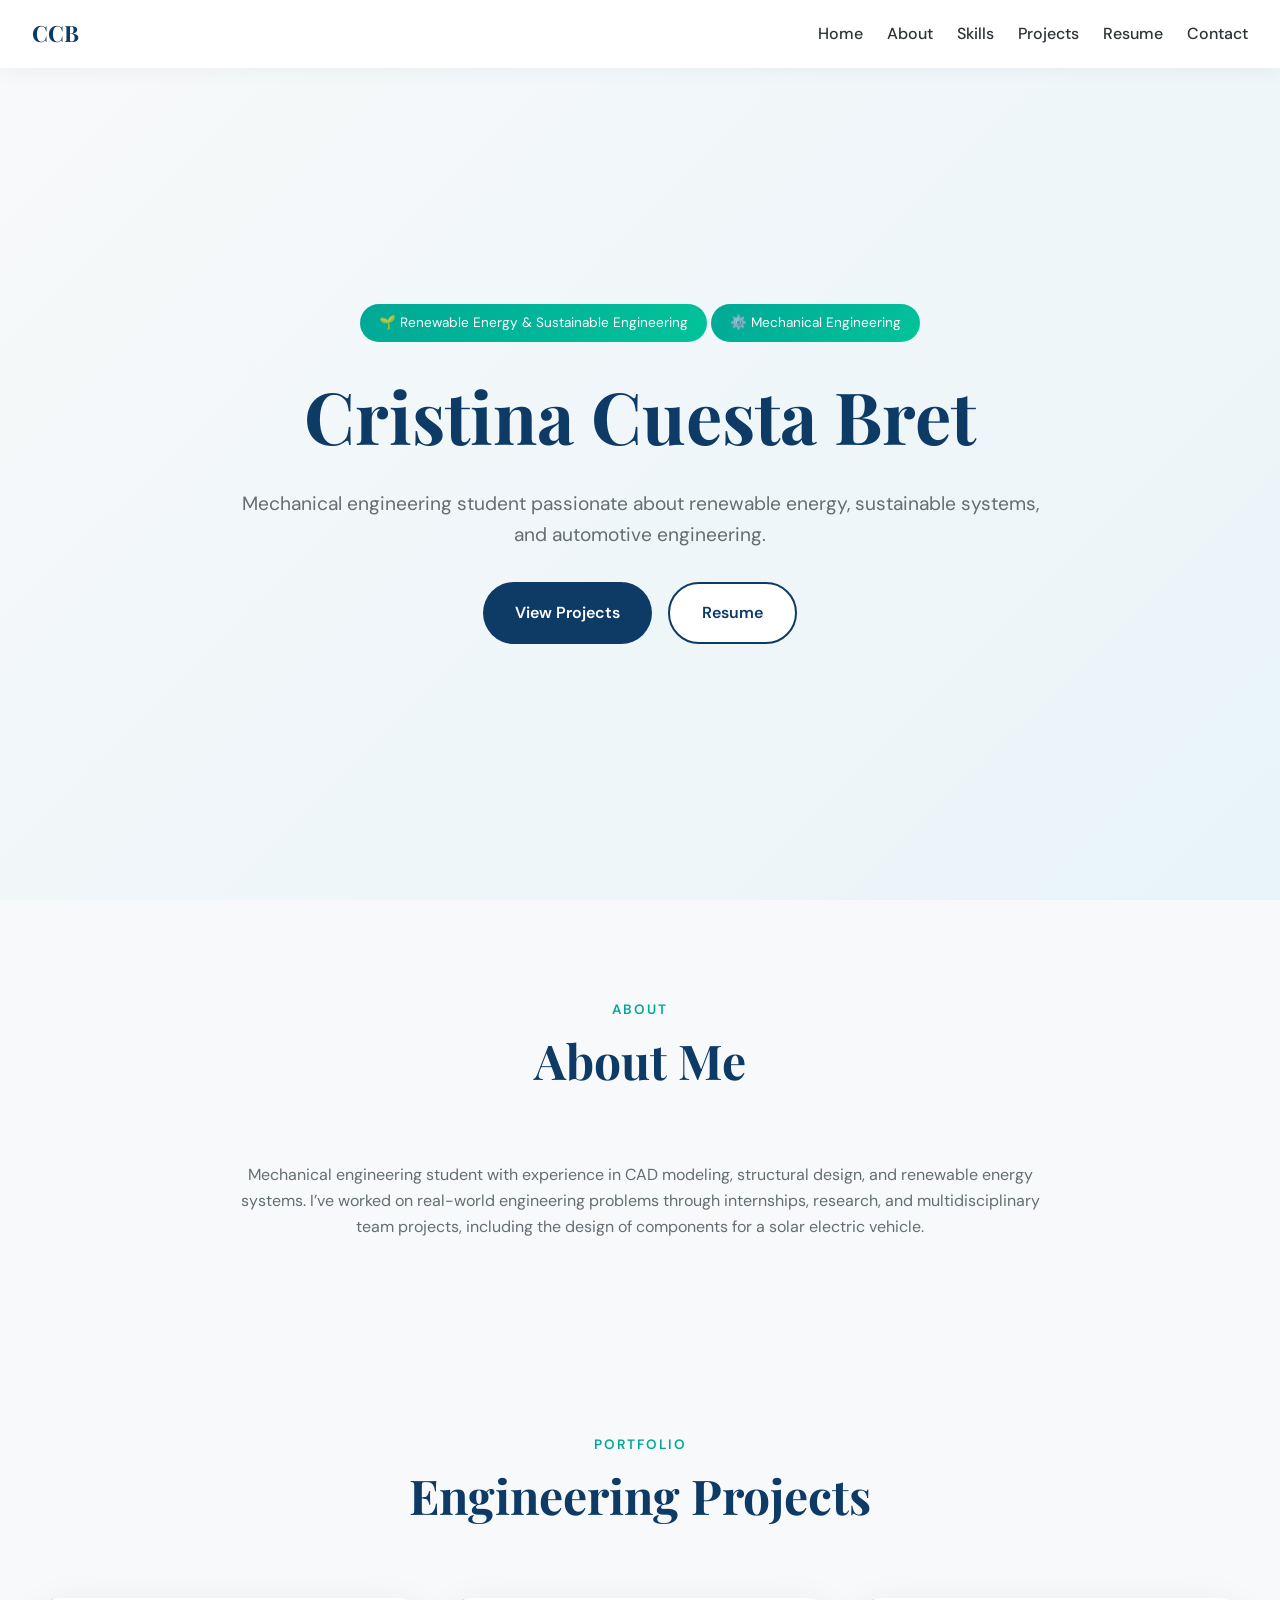
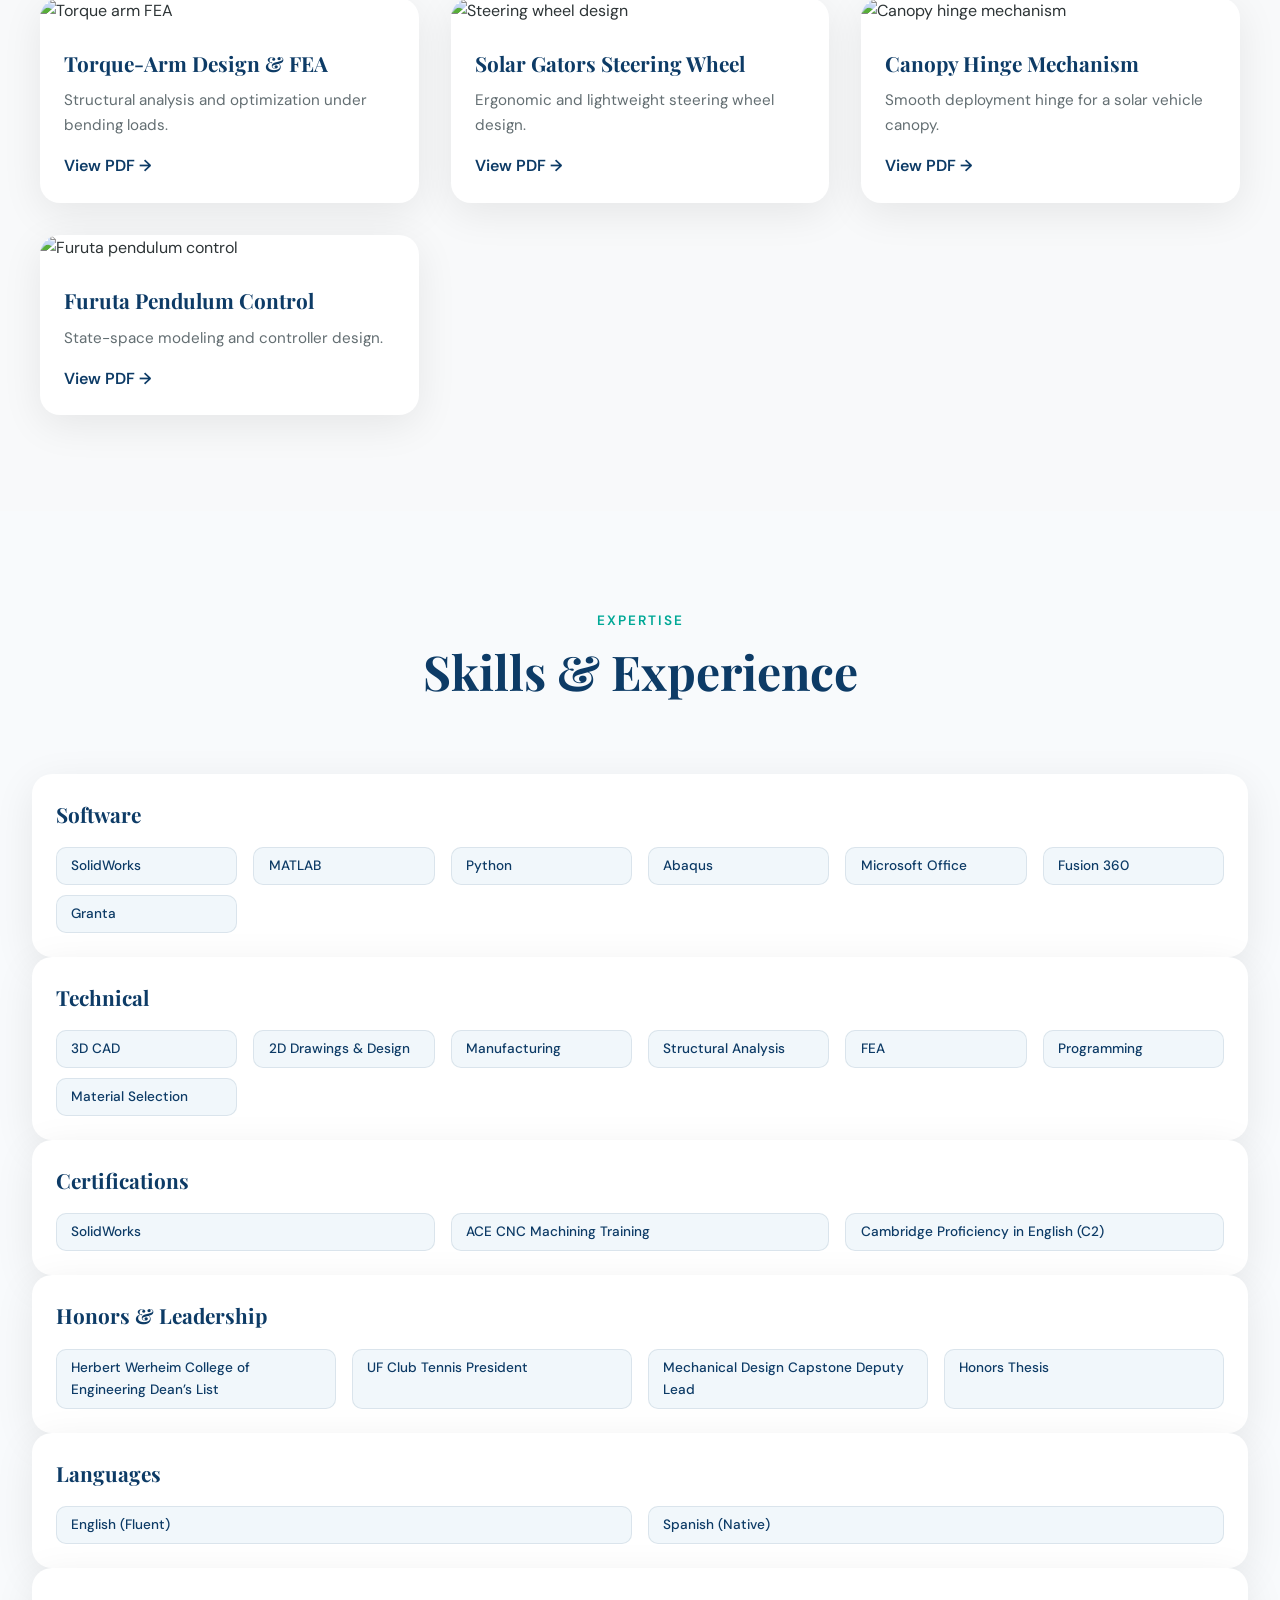
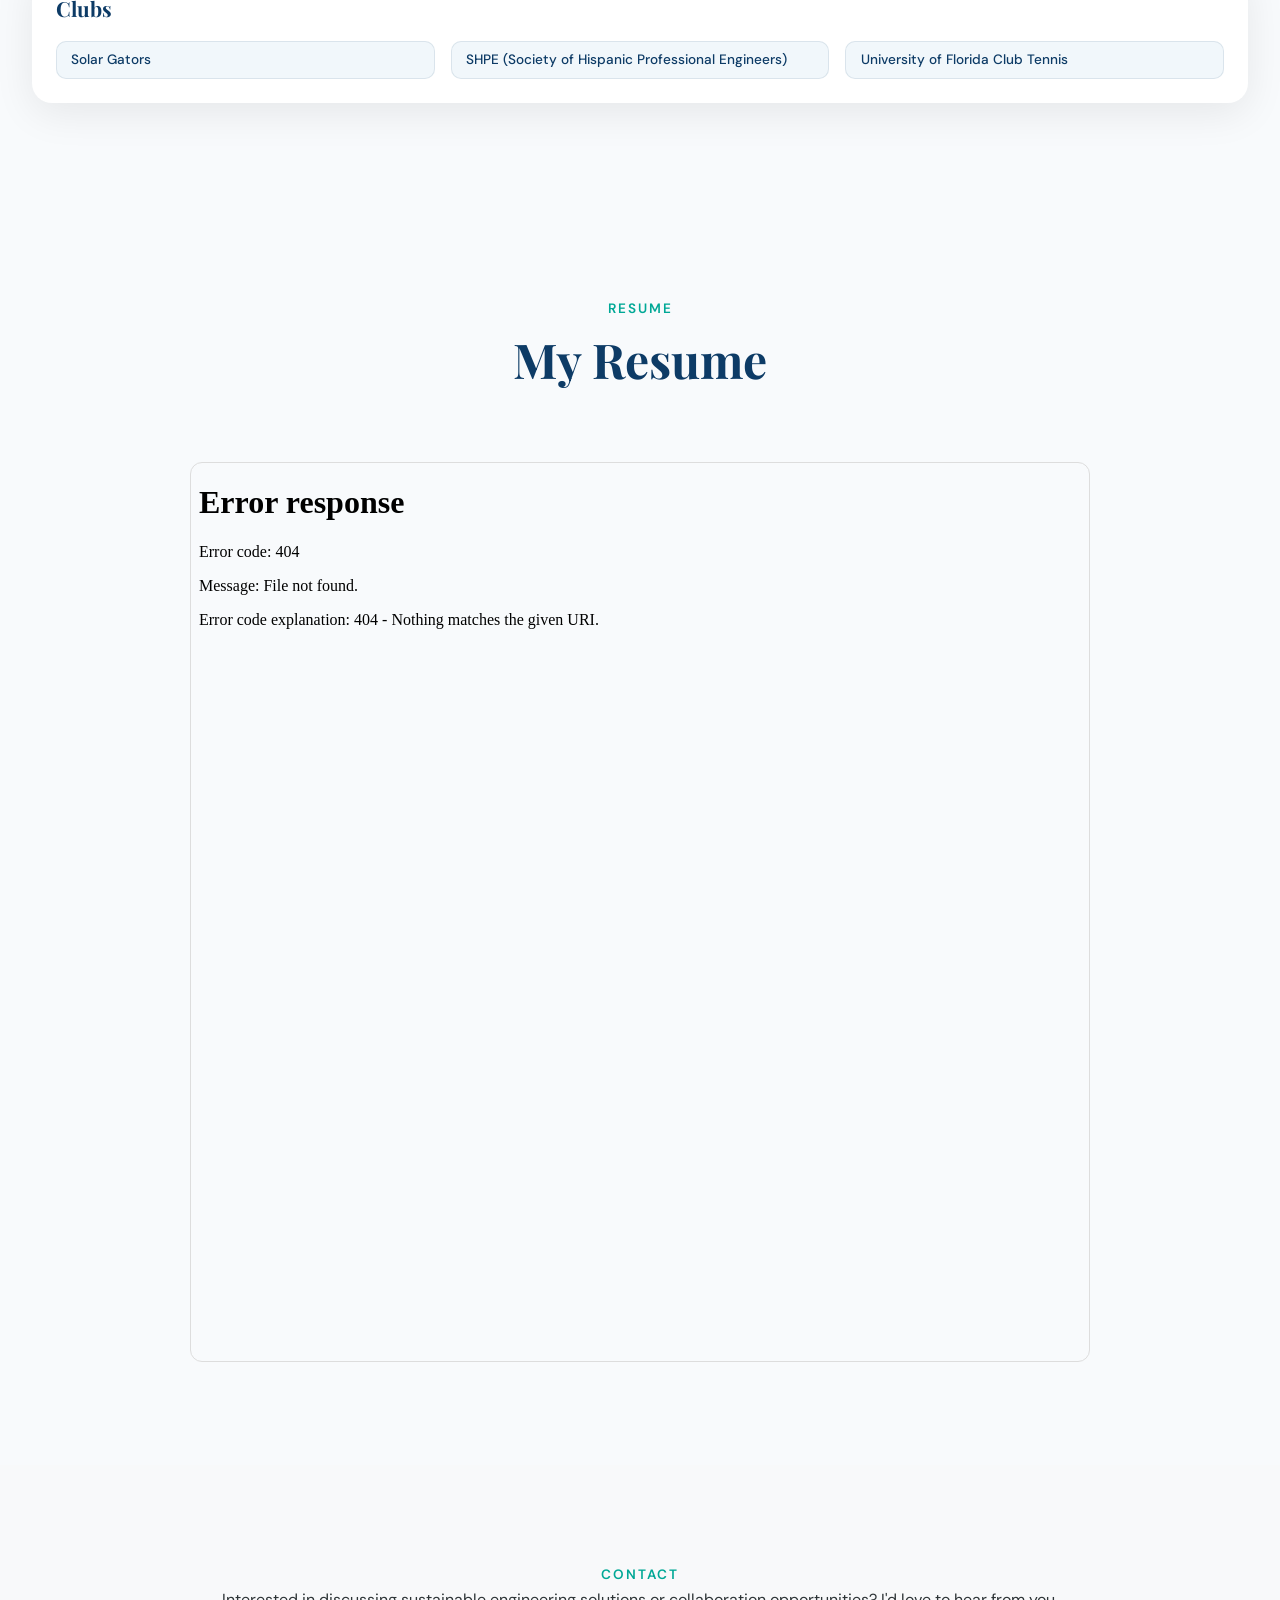
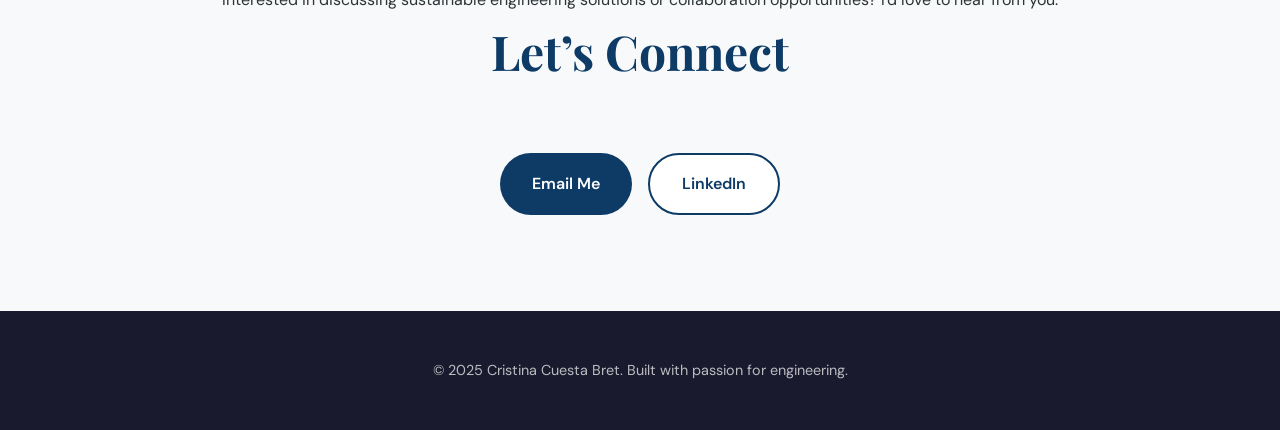
==== index.html @ 0c397737 "Create index.html" ====
<!DOCTYPE html>
<html lang="en">
<head>
  <meta charset="UTF-8">
  <meta name="viewport" content="width=device-width, initial-scale=1.0">
  <title>Cristina Cuesta Bret | Mechanical Engineer</title>

  <!-- Fonts -->
  <link href="https://fonts.googleapis.com/css2?family=DM+Sans:wght@400;500;700&family=Playfair+Display:wght@600;700&display=swap" rel="stylesheet">

  <style>
    :root {
      --primary: #0d3b66;
      --accent: #00a896;
      --accent-light: #02c39a;
      --dark: #1a1a2e;
      --light: #f8f9fa;
      --card-bg: #ffffff;
      --text: #2d3436;
      --text-muted: #636e72;
    }

    * {
      margin: 0;
      padding: 0;
      box-sizing: border-box;
    }

    html {
      scroll-behavior: smooth;
    }

    body {
      font-family: 'DM Sans', sans-serif;
      background: var(--light);
      color: var(--text);
      line-height: 1.6;
    }

    /* NAV */
    nav {
      position: fixed;
      top: 0;
      width: 100%;
      padding: 1rem 2rem;
      background: rgba(255,255,255,0.95);
      backdrop-filter: blur(10px);
      display: flex;
      justify-content: space-between;
      align-items: center;
      z-index: 1000;
      box-shadow: 0 2px 20px rgba(0,0,0,0.05);
    }

    .nav-logo {
      font-family: 'Playfair Display', serif;
      font-size: 1.4rem;
      font-weight: 700;
      color: var(--primary);
      text-decoration: none;
    }

    .nav-links {
      list-style: none;
      display: flex;
      gap: 1.5rem;
    }

    .nav-links a {
      text-decoration: none;
      color: var(--text);
      font-weight: 500;
      position: relative;
    }

    .nav-links a::after {
      content: '';
      position: absolute;
      bottom: -4px;
      left: 0;
      width: 0;
      height: 2px;
      background: linear-gradient(90deg, var(--accent), var(--accent-light));
      transition: width 0.3s ease;
    }

    .nav-links a:hover::after {
      width: 100%;
    }

    /* HERO */
    #home {
      min-height: 100vh;
      display: flex;
      align-items: center;
      justify-content: center;
      padding: 7rem 2rem 4rem;
      background: linear-gradient(135deg, #f8f9fa, #e8f4f8);
      text-align: center;
    }

    .hero-content {
      max-width: 800px;
      animation: fadeInUp 1s ease;
    }

    @keyframes fadeInUp {
      from { opacity: 0; transform: translateY(40px); }
      to { opacity: 1; transform: translateY(0); }
    }

    .hero-badge {
      display: inline-block;
      background: linear-gradient(135deg, var(--accent), var(--accent-light));
      color: white;
      padding: 0.5rem 1.2rem;
      border-radius: 999px;
      font-size: 0.85rem;
      margin-bottom: 1rem;
    }

    .hero-title {
      font-family: 'Playfair Display', serif;
      font-size: clamp(2.5rem, 6vw, 4.5rem);
      color: var(--primary);
      margin-bottom: 1rem;
    }

    .hero-subtitle {
      font-size: 1.2rem;
      color: var(--text-muted);
      margin-bottom: 2rem;
    }

    .hero-cta {
      display: flex;
      gap: 1rem;
      justify-content: center;
      flex-wrap: wrap;
    }

    .btn {
      padding: 1rem 2rem;
      border-radius: 999px;
      text-decoration: none;
      font-weight: 600;
      transition: all 0.3s ease;
      display: inline-flex;
      align-items: center;
      justify-content: center;
    }

    .btn-primary {
      background: var(--primary);
      color: white;
    }

    .btn-secondary {
      border: 2px solid var(--primary);
      color: var(--primary);
      background: white;
    }

    .btn-primary:hover,
    .btn-secondary:hover {
      transform: translateY(-3px);
    }

    /* SECTIONS */
    section {
      padding: 6rem 2rem;
    }

    .section-header {
      text-align: center;
      margin-bottom: 4rem;
    }

    .section-label {
      color: var(--accent);
      font-weight: 600;
      font-size: 0.85rem;
      letter-spacing: 2px;
      text-transform: uppercase;
    }

    .section-title {
      font-family: 'Playfair Display', serif;
      font-size: clamp(2rem, 4vw, 3rem);
      color: var(--primary);
    }

    /* PROJECTS */
    .projects-grid {
      display: grid;
      grid-template-columns: repeat(auto-fit, minmax(320px, 1fr));
      gap: 2rem;
      max-width: 1200px;
      margin: 0 auto;
    }

    .project-card {
      background: white;
      border-radius: 20px;
      overflow: hidden;
      box-shadow: 0 10px 40px rgba(0,0,0,0.08);
      transition: transform 0.4s ease;
    }

    .project-card:hover {
      transform: translateY(-8px);
    }

    .project-thumb img {
      width: 100%;
      height: 200px;
      object-fit: cover;
    }

    .project-content {
      padding: 1.5rem;
    }

    .project-title {
      font-family: 'Playfair Display', serif;
      font-size: 1.3rem;
      color: var(--primary);
      margin-bottom: 0.5rem;
    }

    .project-description {
      color: var(--text-muted);
      font-size: 0.95rem;
      margin-bottom: 1rem;
    }

    .project-link {
      color: var(--primary);
      font-weight: 600;
      text-decoration: none;
    }

        /* SKILLS TAGS FIX */
    .skill-tags {
      display: grid;
      grid-template-columns: repeat(auto-fit, minmax(160px, 1fr));
      gap: 0.6rem 1rem;
      margin-top: 1rem;
    }

    .skill-tags span {
      padding: 0.45rem 0.9rem;
      background: #f1f7fb;
      border-radius: 10px;
      font-size: 0.85rem;
      font-weight: 500;
      color: #0d3b66;
      border: 1px solid rgba(13,59,102,0.1);
    }

    
    /* FOOTER */
    footer {
      background: var(--dark);
      color: white;
      text-align: center;
      padding: 3rem 2rem;
    }

    footer p {
      opacity: 0.7;
      font-size: 0.9rem;
    }

    @media (max-width: 768px) {
      .nav-links {
        gap: 1rem;
      }
    }
  </style>
</head>

<body>

<!-- NAV -->
<nav>
  <a href="#home" class="nav-logo">CCB</a>
  <ul class="nav-links">
    <li><a href="#home">Home</a></li>
    <li><a href="#about">About</a></li>
    <li><a href="#skills">Skills</a></li>
    <li><a href="#projects">Projects</a></li>
    <li><a href="#resume">Resume</a></li>
    <li><a href="#contact">Contact</a></li>
  </ul>
</nav>

<!-- HERO -->
<section id="home">
  <div class="hero-content">
    <span class="hero-badge">🌱 Renewable Energy & Sustainable Engineering</span>
    <span class="hero-badge">⚙️ Mechanical Engineering</span>
    <h1 class="hero-title">Cristina Cuesta Bret</h1>
    <p class="hero-subtitle">
      Mechanical engineering student passionate about renewable energy,
      sustainable systems, and automotive engineering.
    </p>
    <div class="hero-cta">
      <a href="#projects" class="btn btn-primary">View Projects</a>
      <a href="Cristina_CuestaBret_Resume.pdf" target="_blank" class="btn btn-secondary">Resume</a>
    </div>
  </div>
</section>

<!-- ABOUT -->
<section id="about">
  <div class="section-header">
    <span class="section-label">About</span>
    <h2 class="section-title">About Me</h2>
  </div>
  <p style="max-width:800px;margin:0 auto;text-align:center;color:var(--text-muted)">
    Mechanical engineering student with experience in CAD modeling, structural
    design, and renewable energy systems. I’ve worked on real-world engineering
    problems through internships, research, and multidisciplinary team projects, including
    the design of components for a solar electric vehicle.
  </p>
</section>

<!-- PROJECTS -->
<section id="projects">
  <div class="section-header">
    <span class="section-label">Portfolio</span>
    <h2 class="section-title">Engineering Projects</h2>
  </div>

  <div class="projects-grid">

    <div class="project-card">
      <div class="project-thumb">
        <img src="torquearm.jpg" alt="Torque arm FEA">
      </div>
      <div class="project-content">
        <h3 class="project-title">Torque-Arm Design & FEA</h3>
        <p class="project-description">Structural analysis and optimization under bending loads.</p>
        <a href="EML4507 Project 2.pdf" target="_blank" class="project-link">View PDF →</a>
      </div>
    </div>

    <div class="project-card">
      <div class="project-thumb">
        <img src="SteeringWheel.jpg" alt="Steering wheel design">
      </div>
      <div class="project-content">
        <h3 class="project-title">Solar Gators Steering Wheel</h3>
        <p class="project-description">Ergonomic and lightweight steering wheel design.</p>
        <a href="Steering Wheel Project.pdf" target="_blank" class="project-link">View PDF →</a>
      </div>
    </div>

    <div class="project-card">
      <div class="project-thumb">
        <img src="canopyhinge.jpg" alt="Canopy hinge mechanism">
      </div>
      <div class="project-content">
        <h3 class="project-title">Canopy Hinge Mechanism</h3>
        <p class="project-description">Smooth deployment hinge for a solar vehicle canopy.</p>
        <a href="Canopy Hinge.pdf" target="_blank" class="project-link">View PDF →</a>
      </div>
    </div>

    <div class="project-card">
      <div class="project-thumb">
        <img src="Controls.jpg" alt="Furuta pendulum control">
      </div>
      <div class="project-content">
        <h3 class="project-title">Furuta Pendulum Control</h3>
        <p class="project-description">State-space modeling and controller design.</p>
        <a href="Controls.pdf" target="_blank" class="project-link">View PDF →</a>
      </div>
    </div>

  </div>
</section>
  
<!-- SKILLS -->
<section id="skills" style="background:#f8fafc">
  <div class="section-header">
    <span class="section-label">Expertise</span>
    <h2 class="section-title">Skills & Experience</h2>
  </div>

  <div class="project-card">
    <div class="project-content">
      <h3 class="project-title">Software</h3>
      <div class="skill-tags">
        <span>SolidWorks</span>
        <span>MATLAB</span>
        <span>Python</span>
        <span>Abaqus</span>
        <span>Microsoft Office</span>
        <span>Fusion 360</span>
        <span>Granta</span>
      </div>
    </div>
  </div>

  <div class="project-card">
    <div class="project-content">
      <h3 class="project-title">Technical</h3>
      <div class="skill-tags">
        <span>3D CAD</span>
        <span>2D Drawings & Design</span>
        <span>Manufacturing</span>
        <span>Structural Analysis</span>
        <span>FEA</span>
        <span>Programming</span>
        <span>Material Selection</span>
      </div>
    </div>
  </div>

  <div class="project-card">
    <div class="project-content">
      <h3 class="project-title">Certifications</h3>
      <div class="skill-tags">
        <span>SolidWorks</span>
        <span>ACE CNC Machining Training</span>
        <span>Cambridge Proficiency in English (C2)</span>
      </div>
    </div>
  </div>

  <div class="project-card">
    <div class="project-content">
      <h3 class="project-title">Honors & Leadership</h3>
      <div class="skill-tags">
        <span>Herbert Werheim College of Engineering Dean’s List</span>
        <span>UF Club Tennis President</span>
        <span>Mechanical Design Capstone Deputy Lead</span>
        <span>Honors Thesis</span>
      </div>
    </div>
  </div>

  <div class="project-card">
    <div class="project-content">
      <h3 class="project-title">Languages</h3>
      <div class="skill-tags">
        <span>English (Fluent)</span>
        <span>Spanish (Native)</span>
      </div>
    </div>
  </div>

  <div class="project-card">
    <div class="project-content">
      <h3 class="project-title">Clubs</h3>
      <div class="skill-tags">
        <span>Solar Gators</span>
        <span>SHPE (Society of Hispanic Professional Engineers)</span>
        <span>University of Florida Club Tennis</span>
      </div>
    </div>
  </div>
</section>


<!-- RESUME -->
<section id="resume" style="background:#f8fafc">
  <div class="section-header">
    <span class="section-label">Resume</span>
    <h2 class="section-title">My Resume</h2>
  </div>

  <div style="max-width:900px;margin:0 auto">
    <iframe src="Cristina_CuestaBret_Resume.pdf" width="100%" height="900" style="border-radius:12px;border:1px solid #ddd"></iframe>
  </div>
</section>

<!-- CONTACT -->
<section id="contact">
  <div class="section-header">
    <span class="section-label">Contact</span>
     <p class="footer-text">Interested in discussing sustainable engineering solutions or collaboration opportunities? I'd love to hear from you.</p>
    <h2 class="section-title">Let’s Connect</h2>
  </div>

  <div class="hero-cta">
    <a href="mailto:cristinacuestabret@gmail.com" class="btn btn-primary">Email Me</a>
    <a href="https://www.linkedin.com/in/cristinacuestabret/" target="_blank" class="btn btn-secondary">LinkedIn</a>
  </div>
</section>

 <footer>
        <div class="footer-content">
            <div class="footer-divider"></div>
            <p class="footer-copy">©️ 2025 Cristina Cuesta Bret. Built with passion for engineering.</p>
        </div>
    </footer>


</body>
</html>
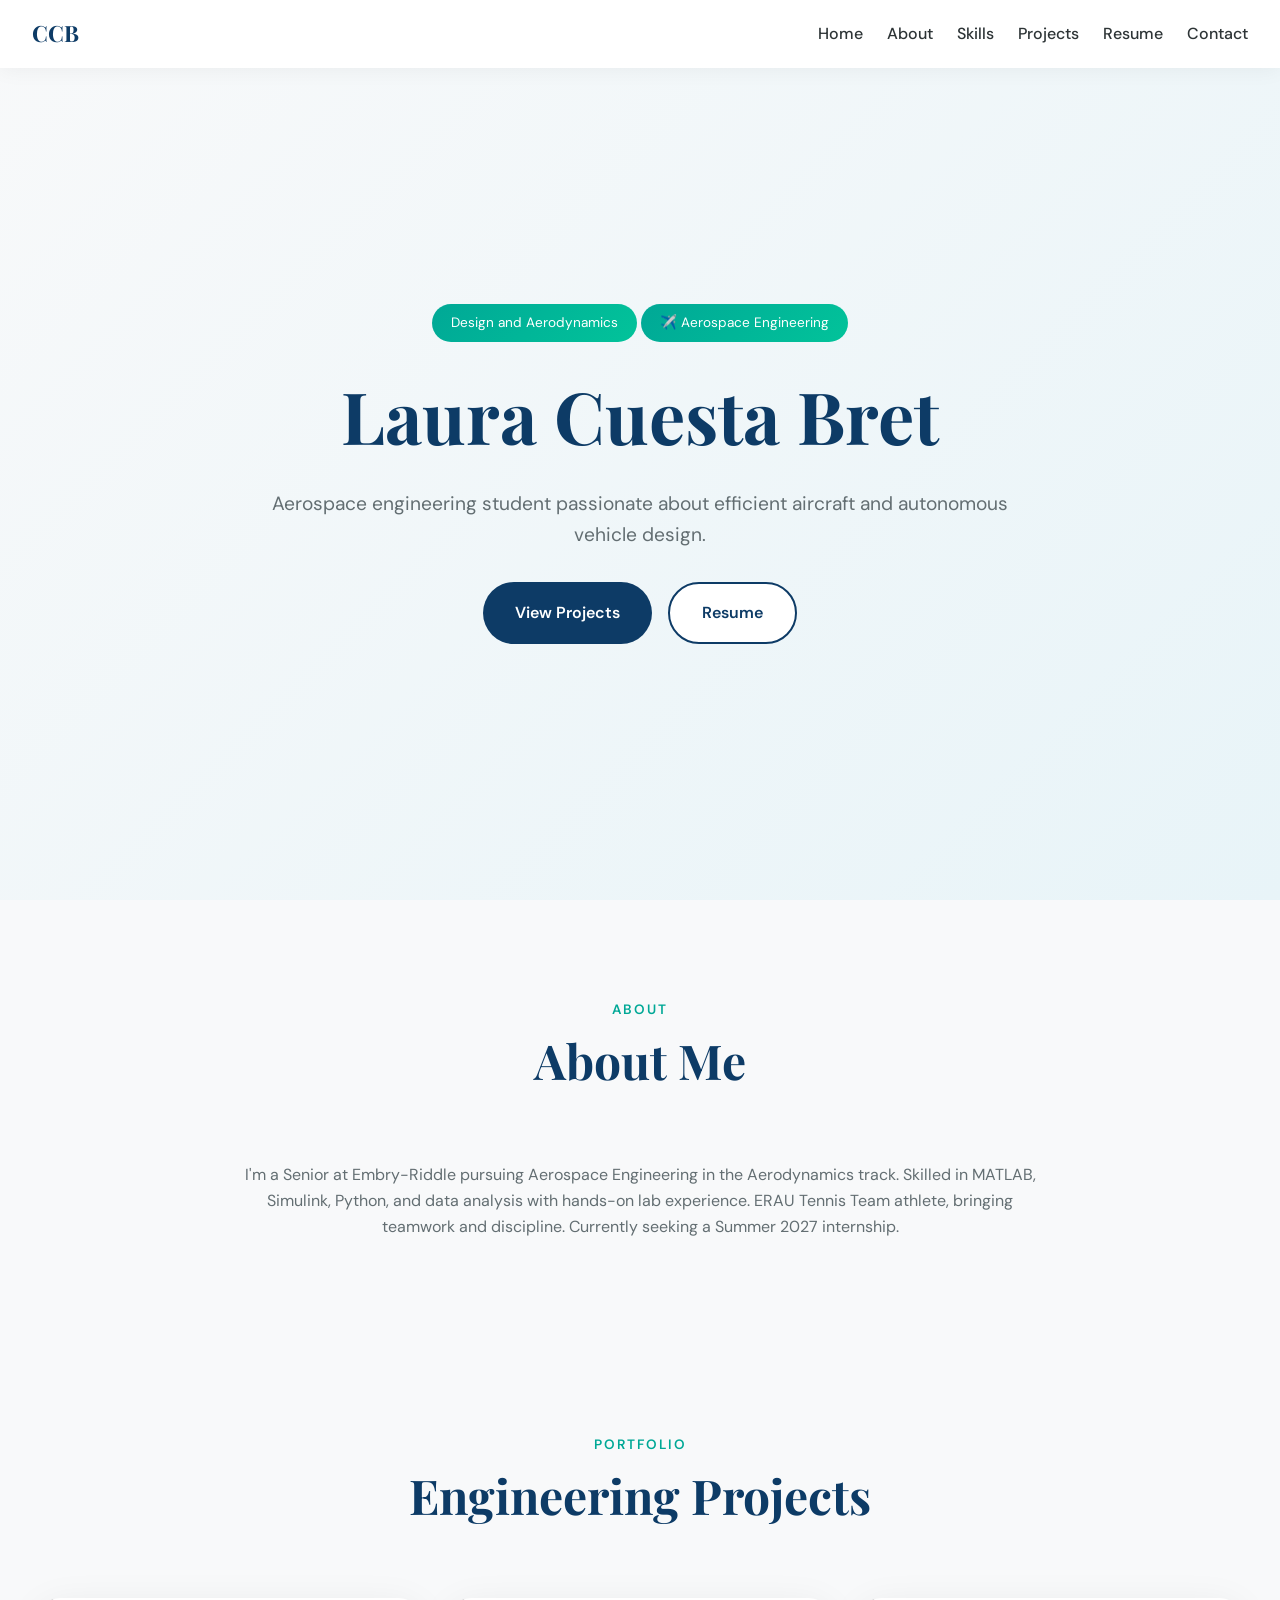
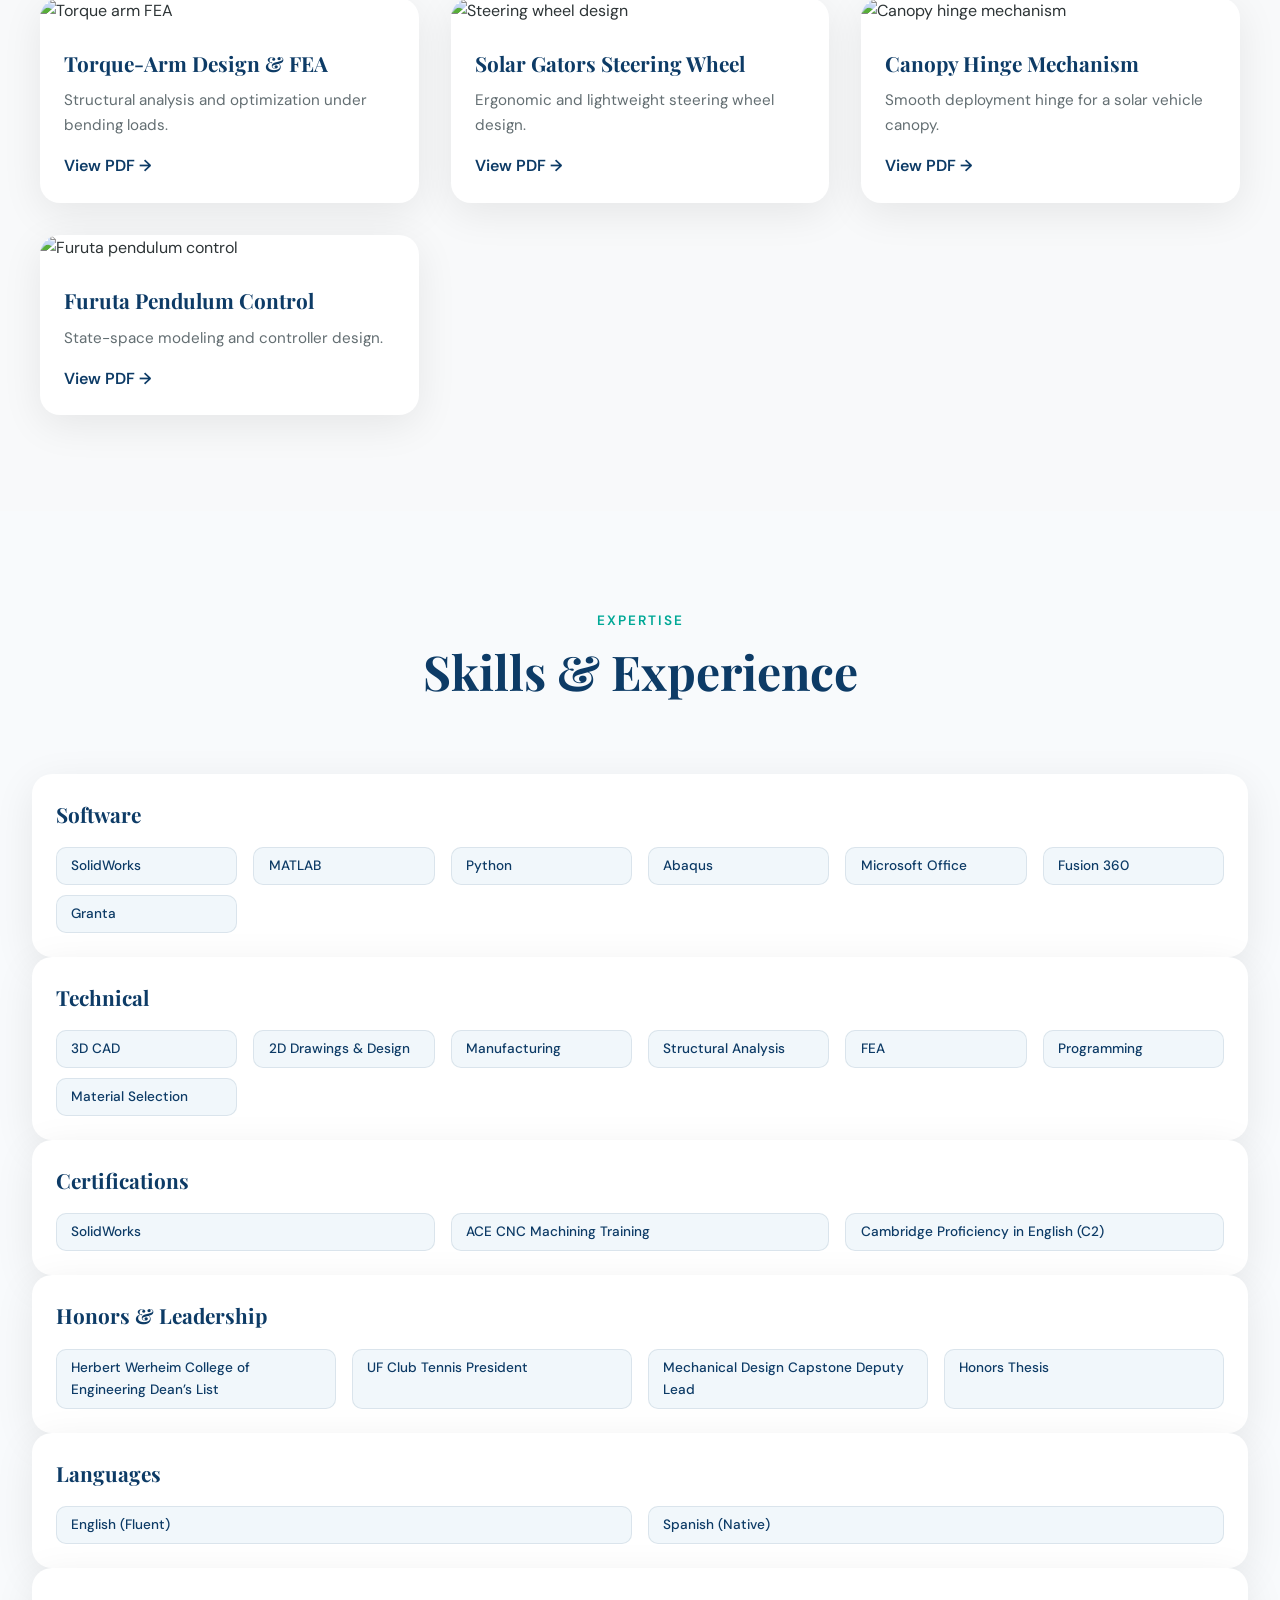
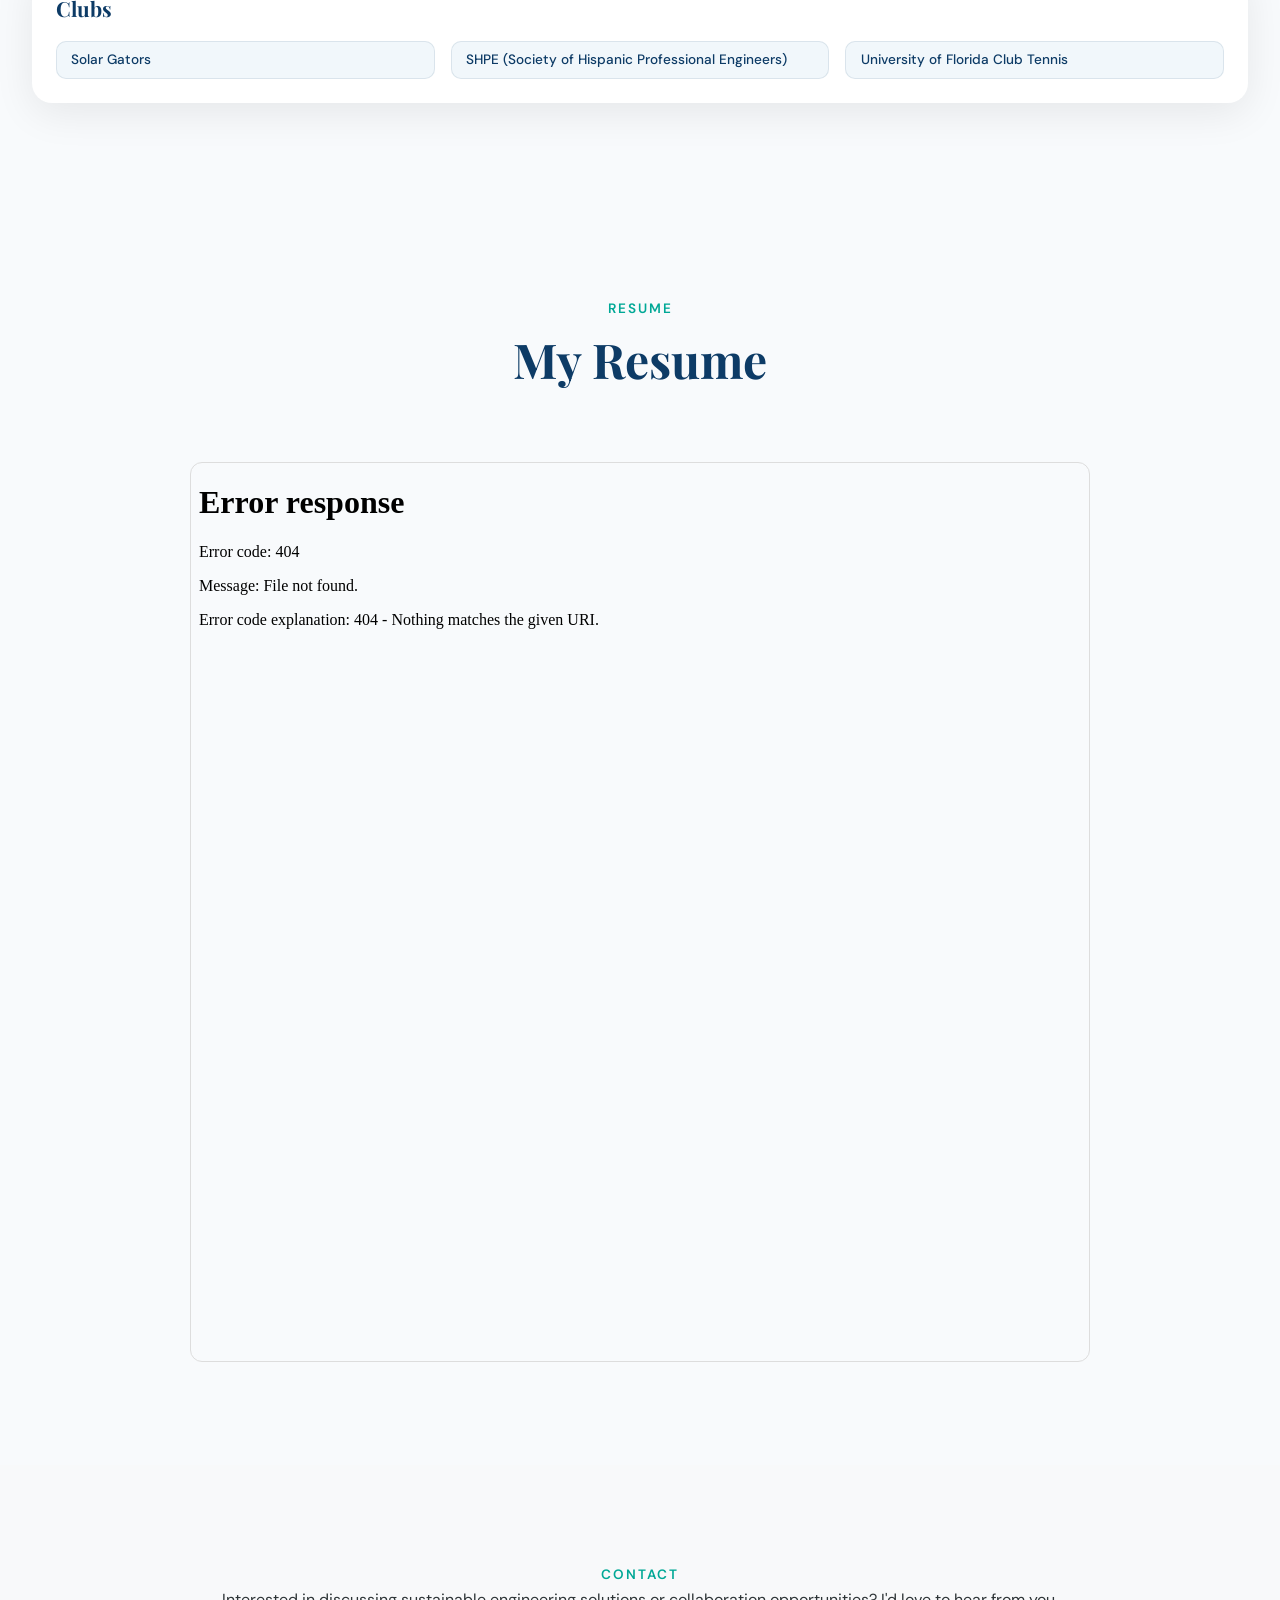
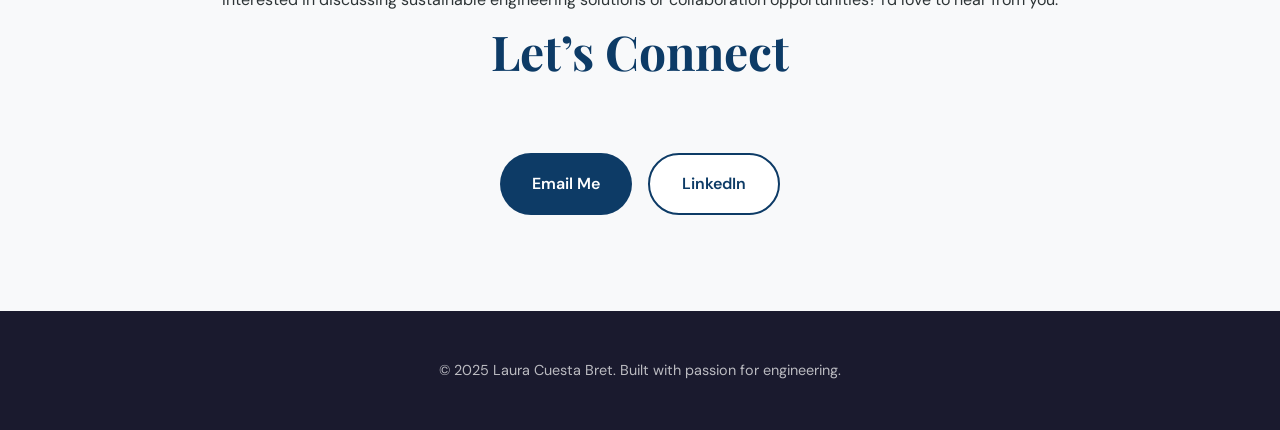
==== commit 47ab1a06: "Update index.html" ====
--- a/index.html
+++ b/index.html
@@ -3,7 +3,7 @@
 <head>
   <meta charset="UTF-8">
   <meta name="viewport" content="width=device-width, initial-scale=1.0">
-  <title>Cristina Cuesta Bret | Mechanical Engineer</title>
+  <title>Laura Cuesta Bret | Aerospace Engineer</title>
 
   <!-- Fonts -->
   <link href="https://fonts.googleapis.com/css2?family=DM+Sans:wght@400;500;700&family=Playfair+Display:wght@600;700&display=swap" rel="stylesheet">
@@ -298,16 +298,15 @@
 <!-- HERO -->
 <section id="home">
   <div class="hero-content">
-    <span class="hero-badge">🌱 Renewable Energy & Sustainable Engineering</span>
-    <span class="hero-badge">⚙️ Mechanical Engineering</span>
-    <h1 class="hero-title">Cristina Cuesta Bret</h1>
+    <span class="hero-badge">Design and Aerodynamics</span>
+    <span class="hero-badge">✈️ Aerospace Engineering</span>
+    <h1 class="hero-title">Laura Cuesta Bret</h1>
     <p class="hero-subtitle">
-      Mechanical engineering student passionate about renewable energy,
-      sustainable systems, and automotive engineering.
+      Aerospace engineering student passionate about efficient aircraft and autonomous vehicle design.
     </p>
     <div class="hero-cta">
       <a href="#projects" class="btn btn-primary">View Projects</a>
-      <a href="Cristina_CuestaBret_Resume.pdf" target="_blank" class="btn btn-secondary">Resume</a>
+      <a href="RESUME - LAURA CUESTA.pdf" target="_blank" class="btn btn-secondary">Resume</a>
     </div>
   </div>
 </section>
@@ -319,10 +318,9 @@
     <h2 class="section-title">About Me</h2>
   </div>
   <p style="max-width:800px;margin:0 auto;text-align:center;color:var(--text-muted)">
-    Mechanical engineering student with experience in CAD modeling, structural
-    design, and renewable energy systems. I’ve worked on real-world engineering
-    problems through internships, research, and multidisciplinary team projects, including
-    the design of components for a solar electric vehicle.
+    I'm a Senior at Embry-Riddle pursuing Aerospace Engineering in the Aerodynamics track.
+    Skilled in MATLAB, Simulink, Python, and data analysis with hands-on lab experience. 
+    ERAU Tennis Team athlete, bringing teamwork and discipline. Currently seeking a Summer 2027 internship.
   </p>
 </section>
 
@@ -473,7 +471,7 @@
   </div>
 
   <div style="max-width:900px;margin:0 auto">
-    <iframe src="Cristina_CuestaBret_Resume.pdf" width="100%" height="900" style="border-radius:12px;border:1px solid #ddd"></iframe>
+    <iframe src="RESUME - LAURA CUESTA.pdf" width="100%" height="900" style="border-radius:12px;border:1px solid #ddd"></iframe>
   </div>
 </section>
 
@@ -486,15 +484,15 @@
   </div>
 
   <div class="hero-cta">
-    <a href="mailto:cristinacuestabret@gmail.com" class="btn btn-primary">Email Me</a>
-    <a href="https://www.linkedin.com/in/cristinacuestabret/" target="_blank" class="btn btn-secondary">LinkedIn</a>
+    <a href="mailto:lauracb021@gmail.com" class="btn btn-primary">Email Me</a>
+    <a href="https://www.linkedin.com/in/lauracuestabret/" target="_blank" class="btn btn-secondary">LinkedIn</a>
   </div>
 </section>
 
  <footer>
         <div class="footer-content">
             <div class="footer-divider"></div>
-            <p class="footer-copy">©️ 2025 Cristina Cuesta Bret. Built with passion for engineering.</p>
+            <p class="footer-copy">©️ 2025 Laura Cuesta Bret. Built with passion for engineering.</p>
         </div>
     </footer>
 
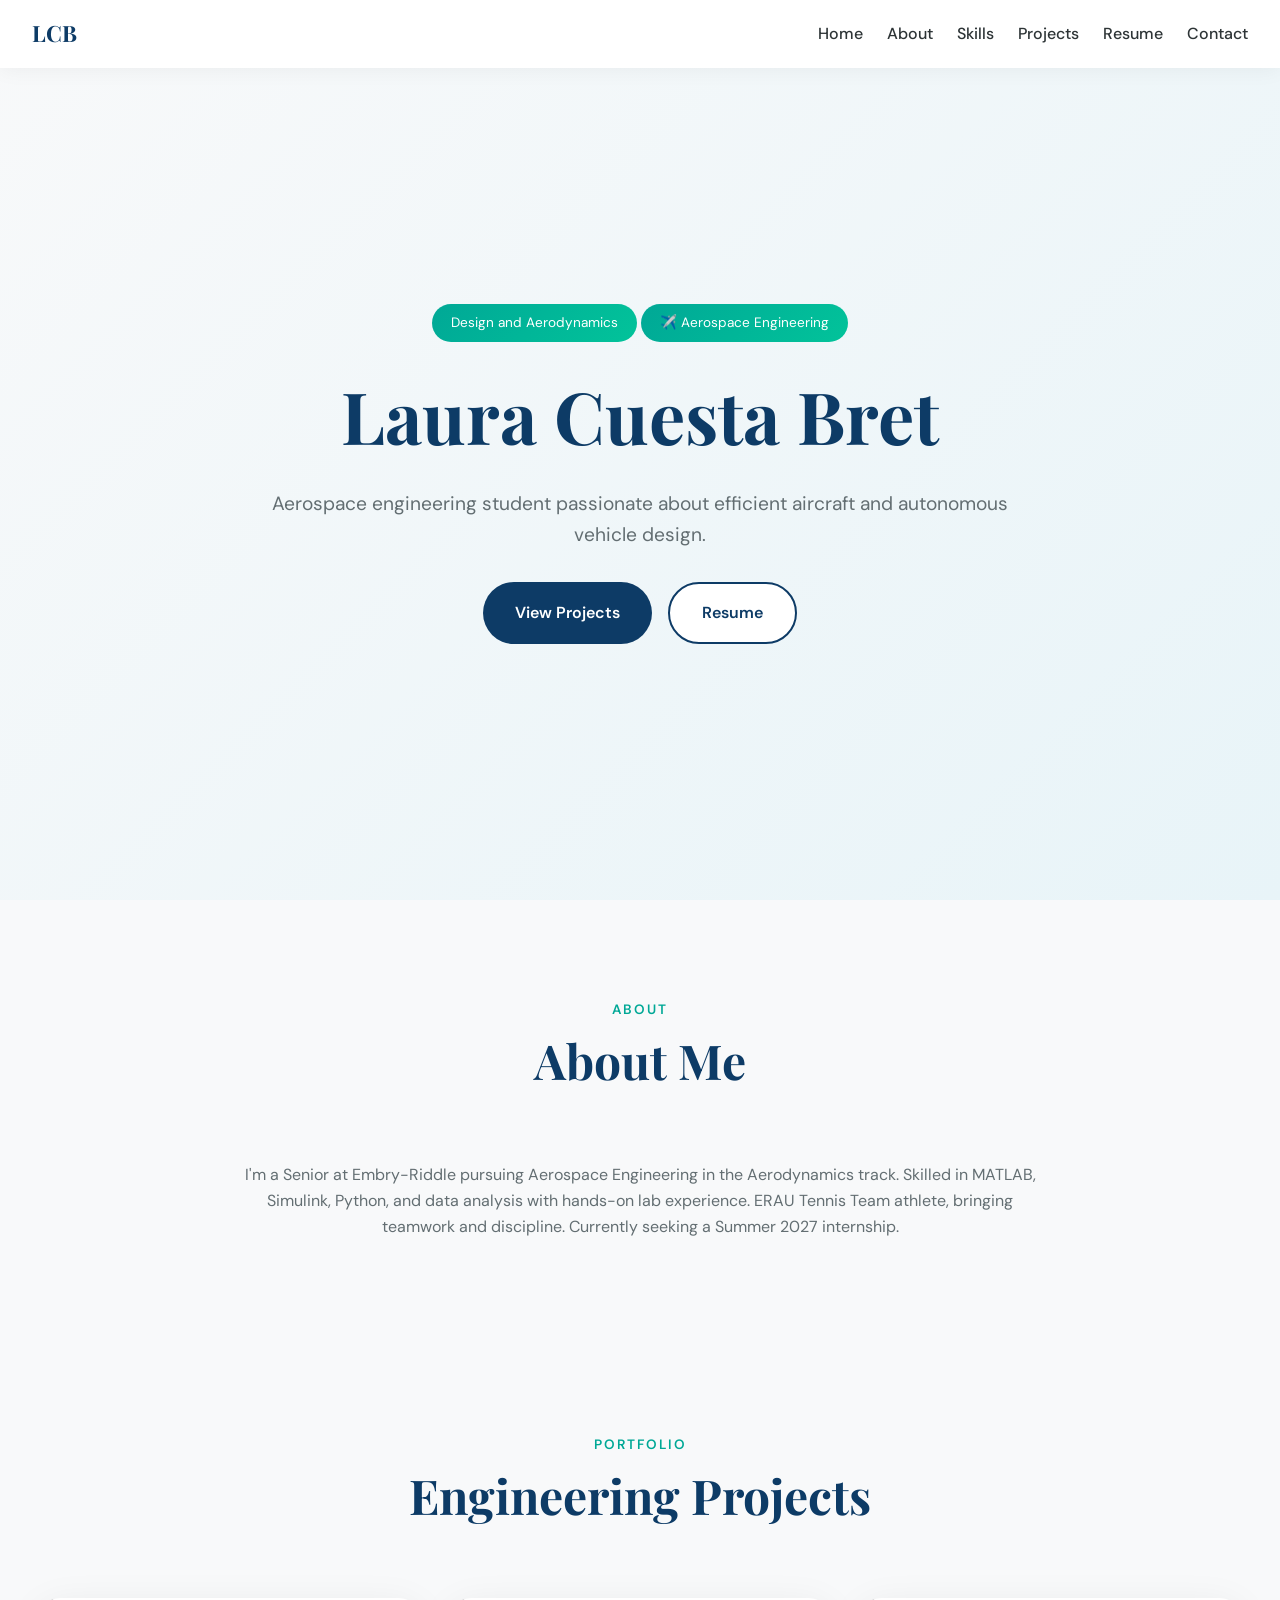
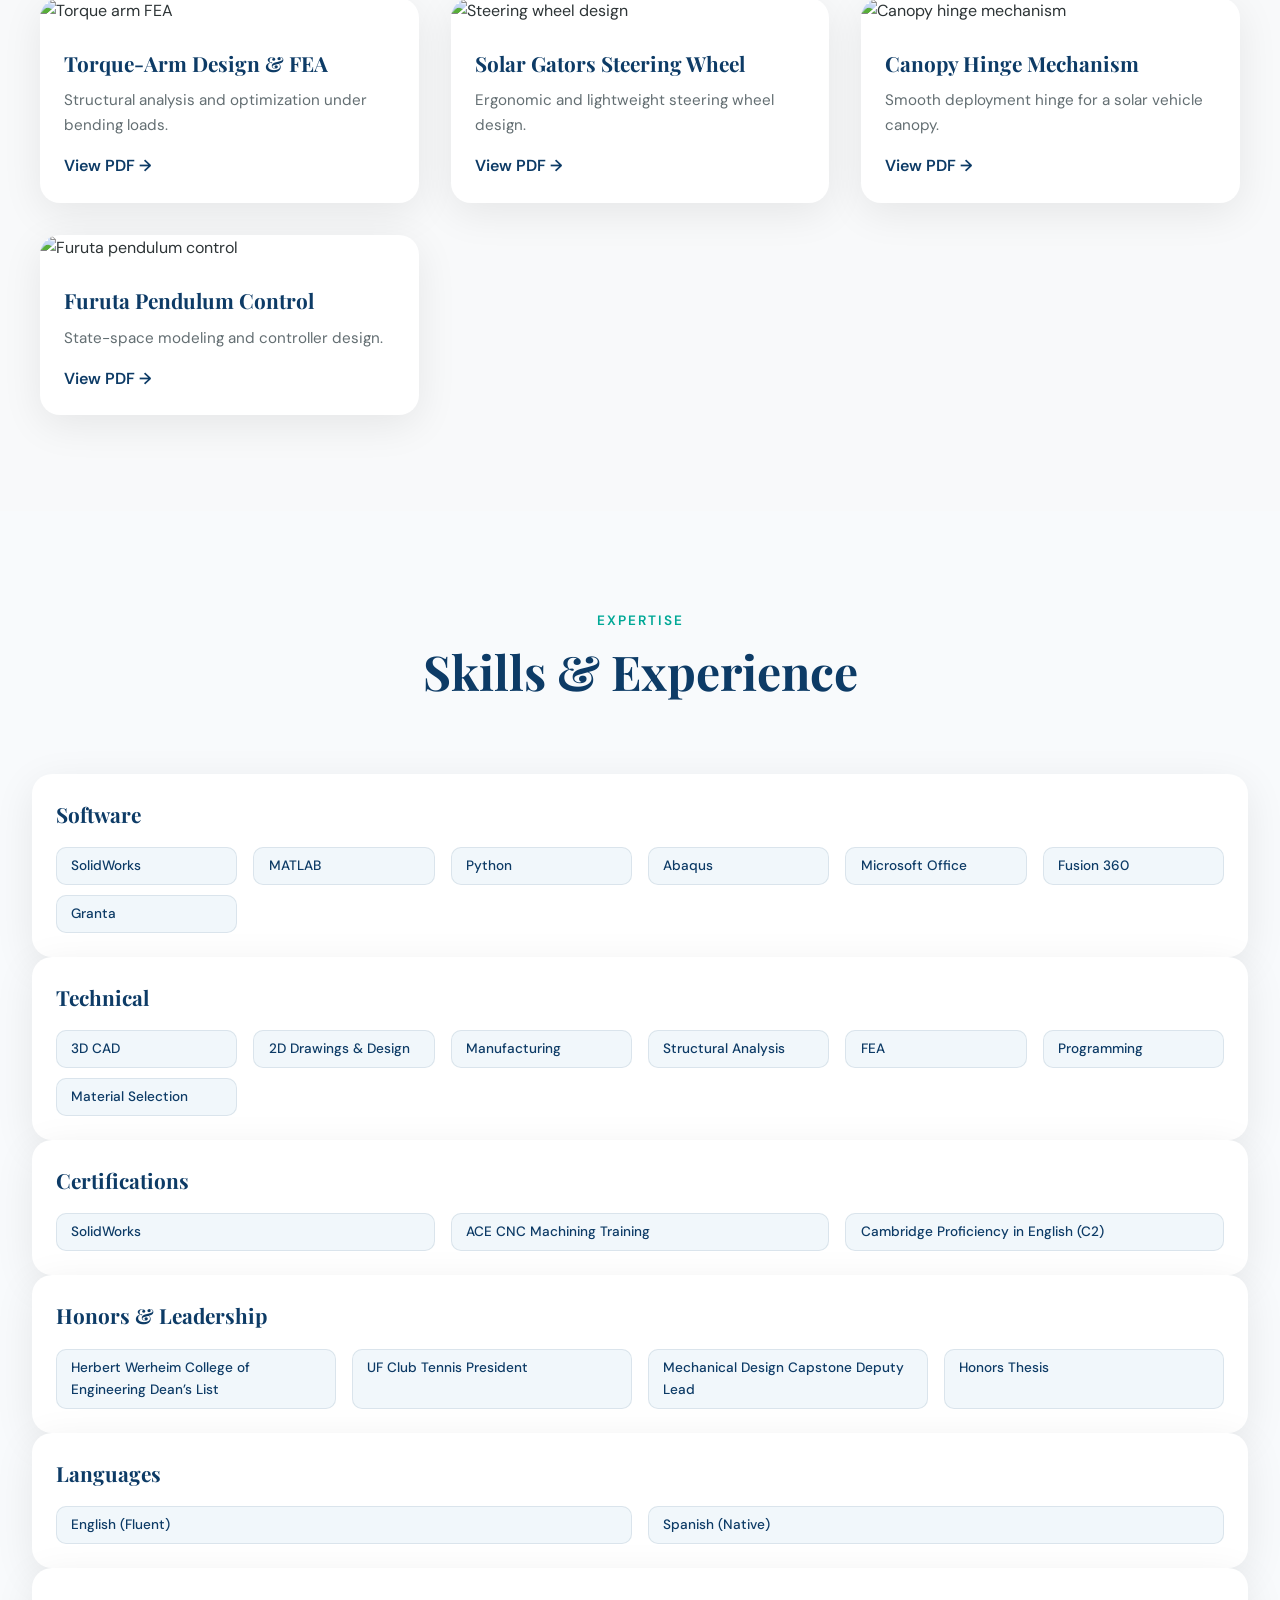
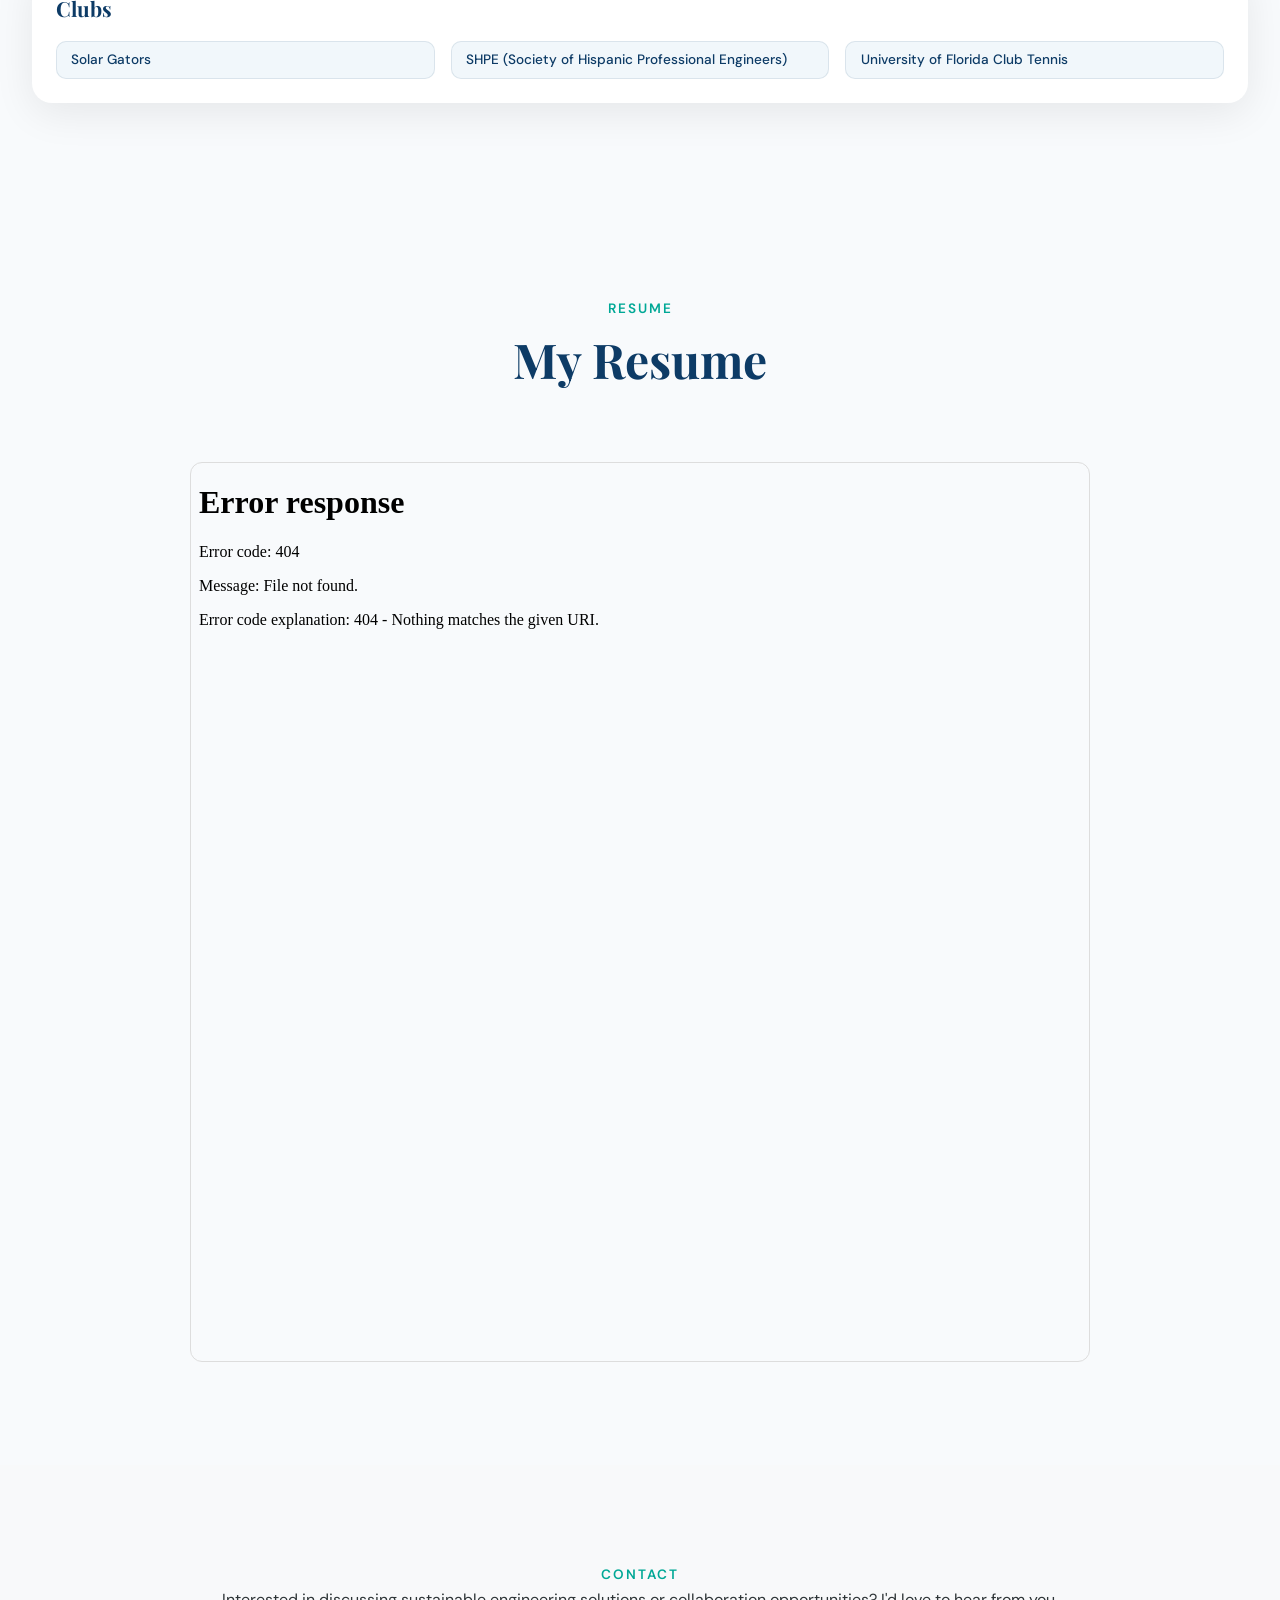
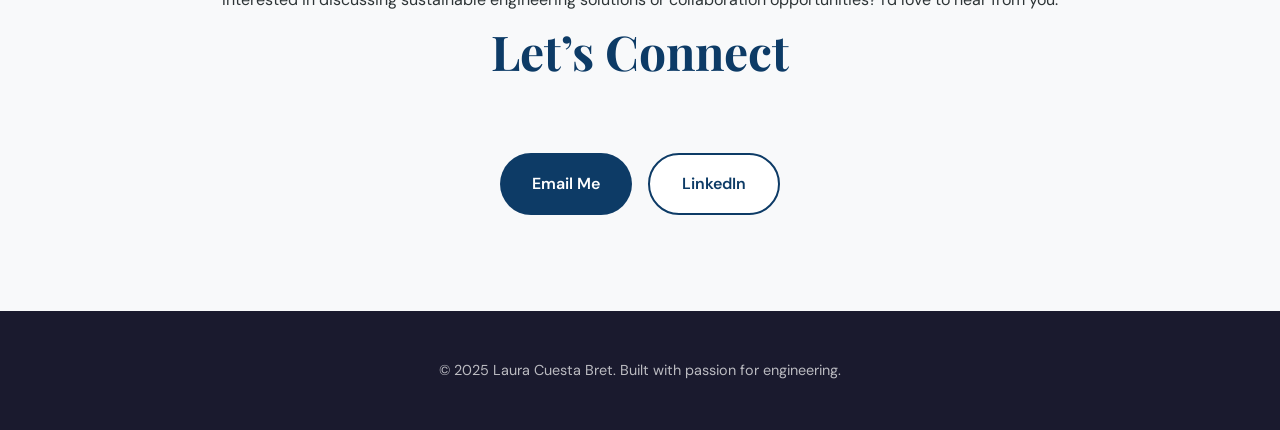
==== commit 39864c74: "Update index.html" ====
--- a/index.html
+++ b/index.html
@@ -284,7 +284,7 @@
 
 <!-- NAV -->
 <nav>
-  <a href="#home" class="nav-logo">CCB</a>
+  <a href="#home" class="nav-logo">LCB</a>
   <ul class="nav-links">
     <li><a href="#home">Home</a></li>
     <li><a href="#about">About</a></li>
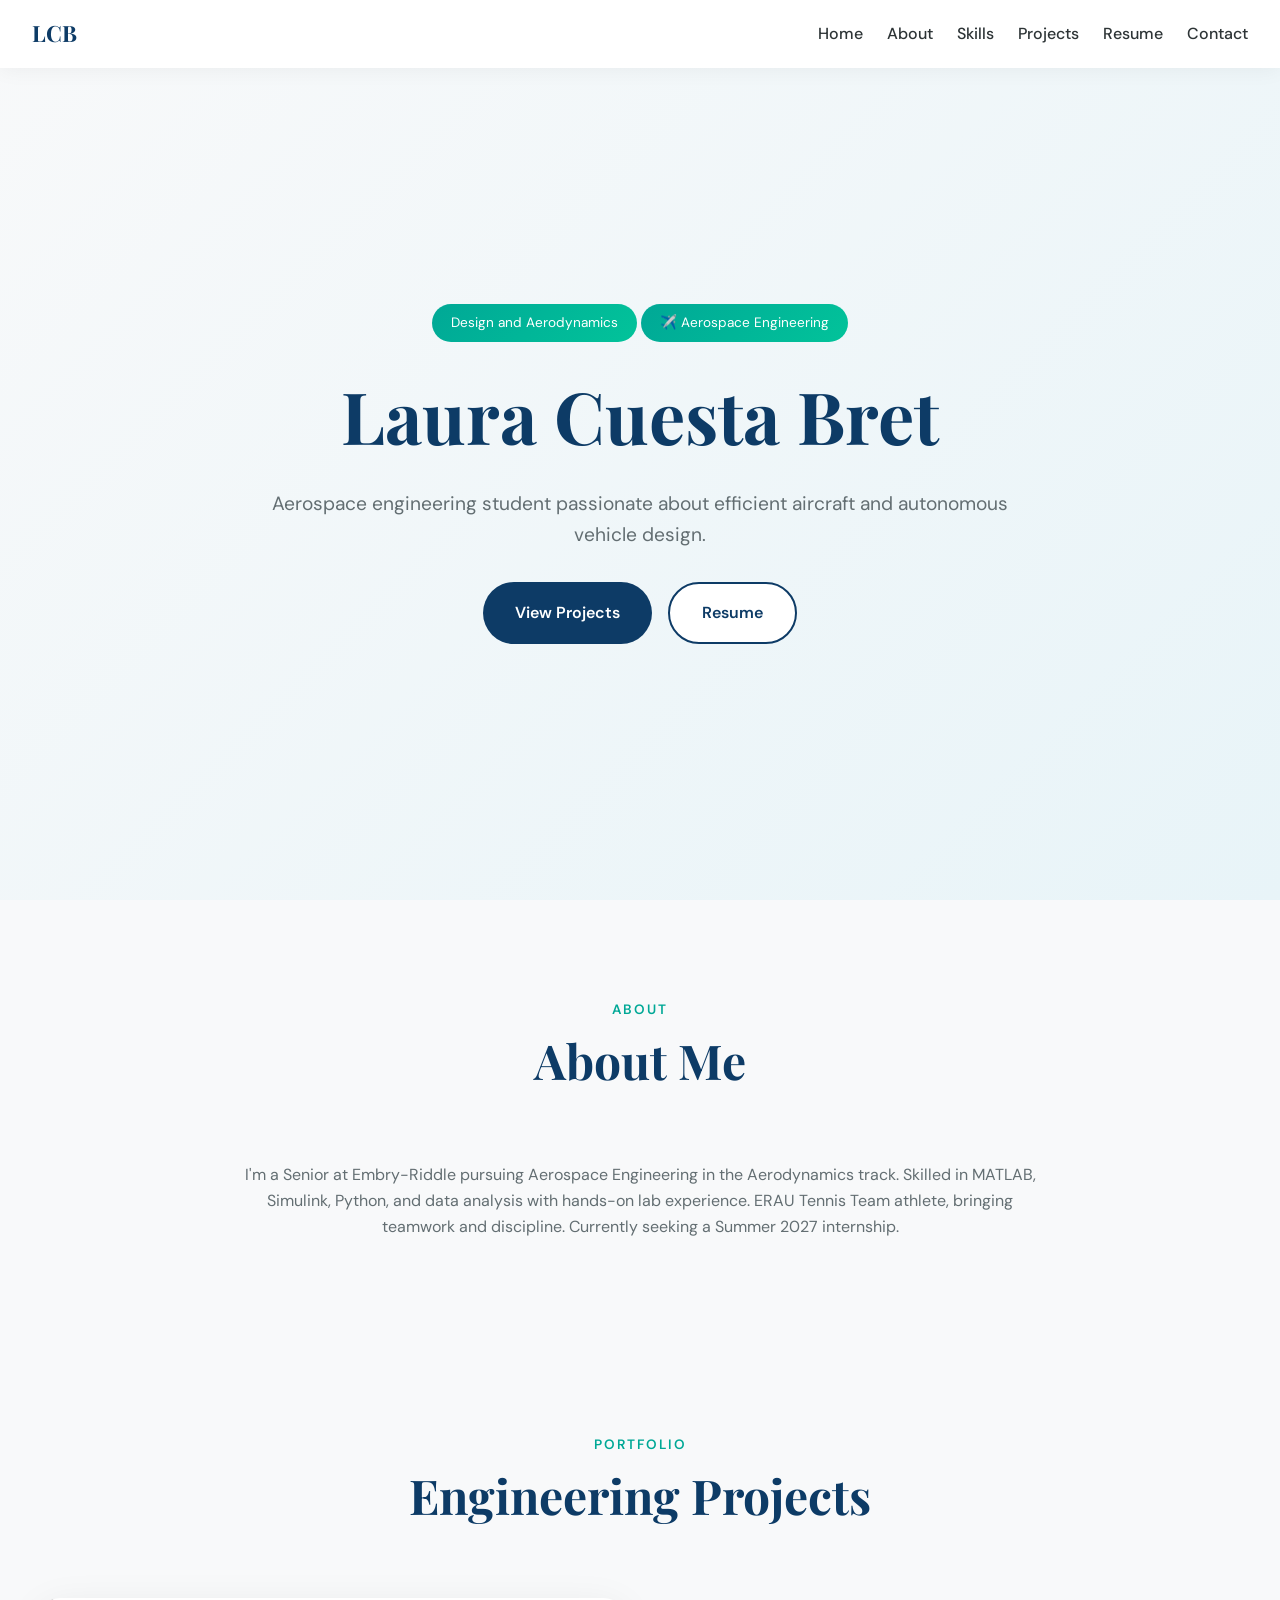
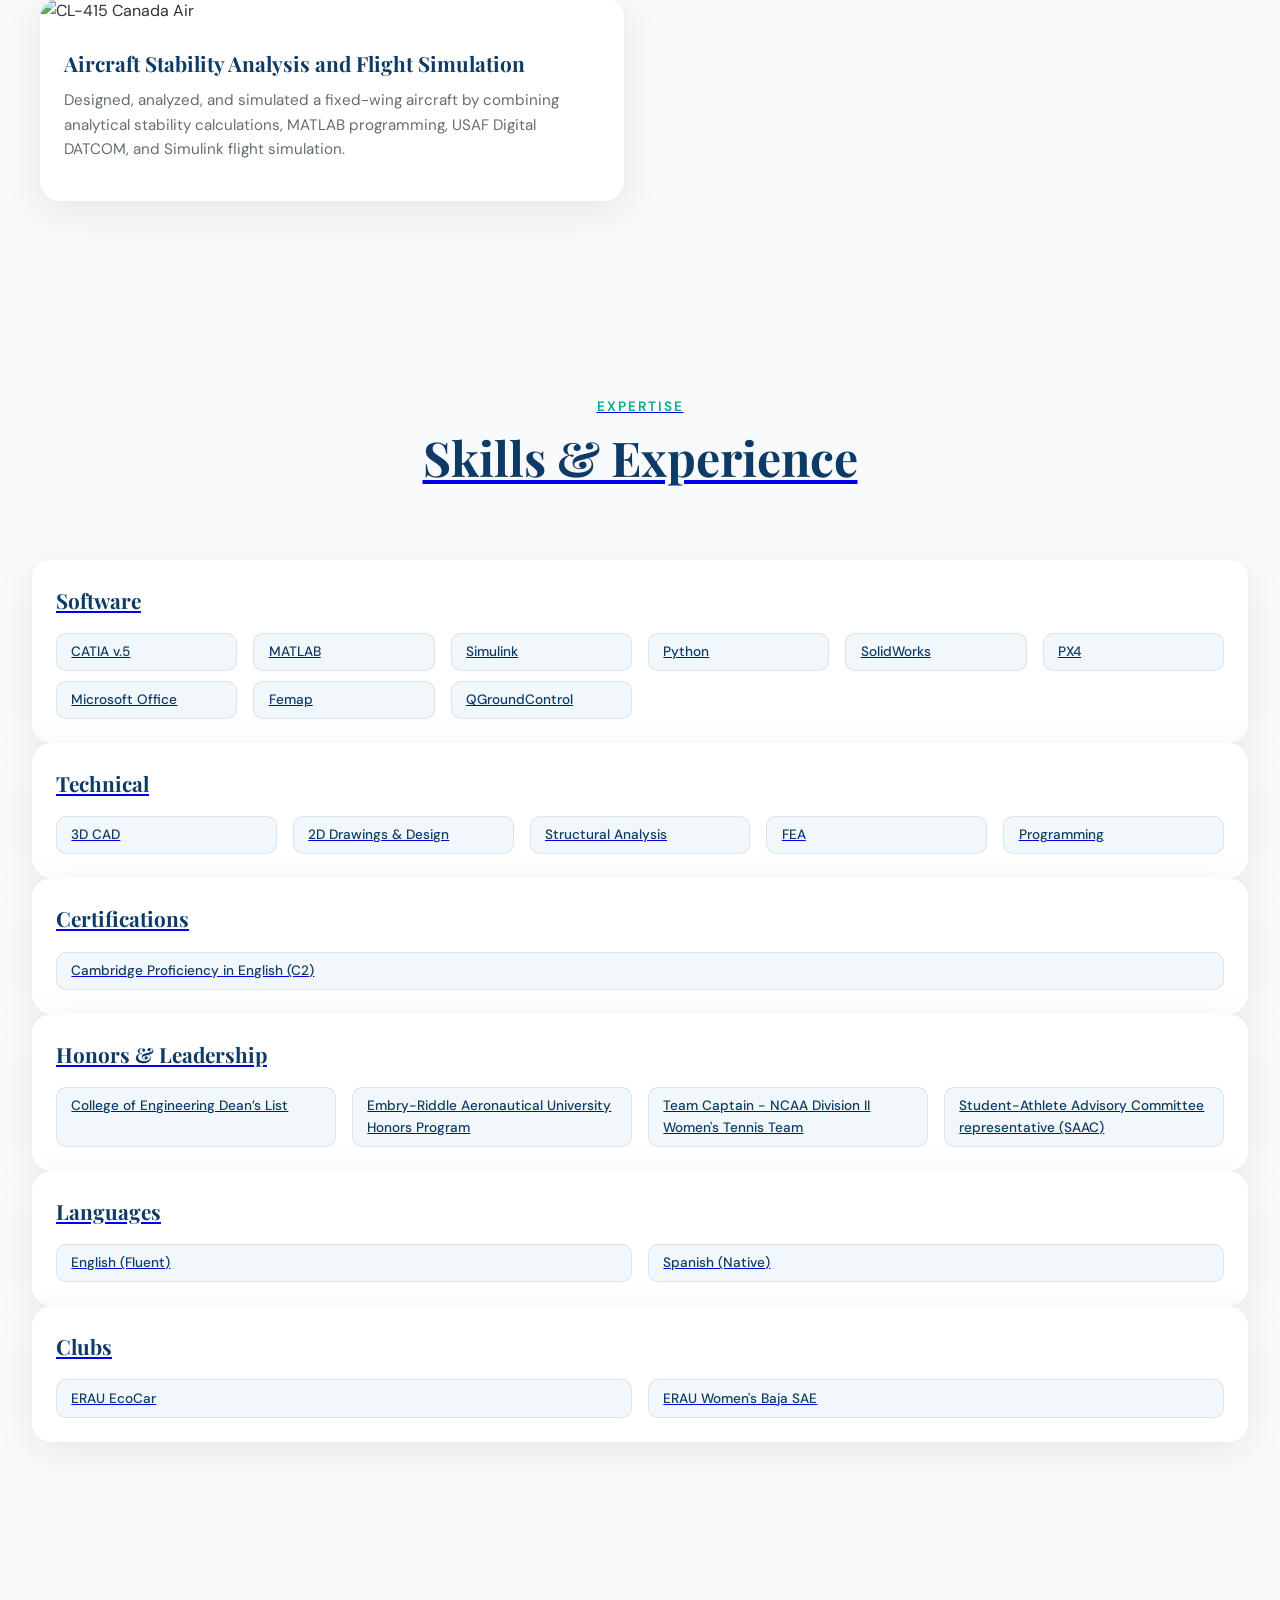
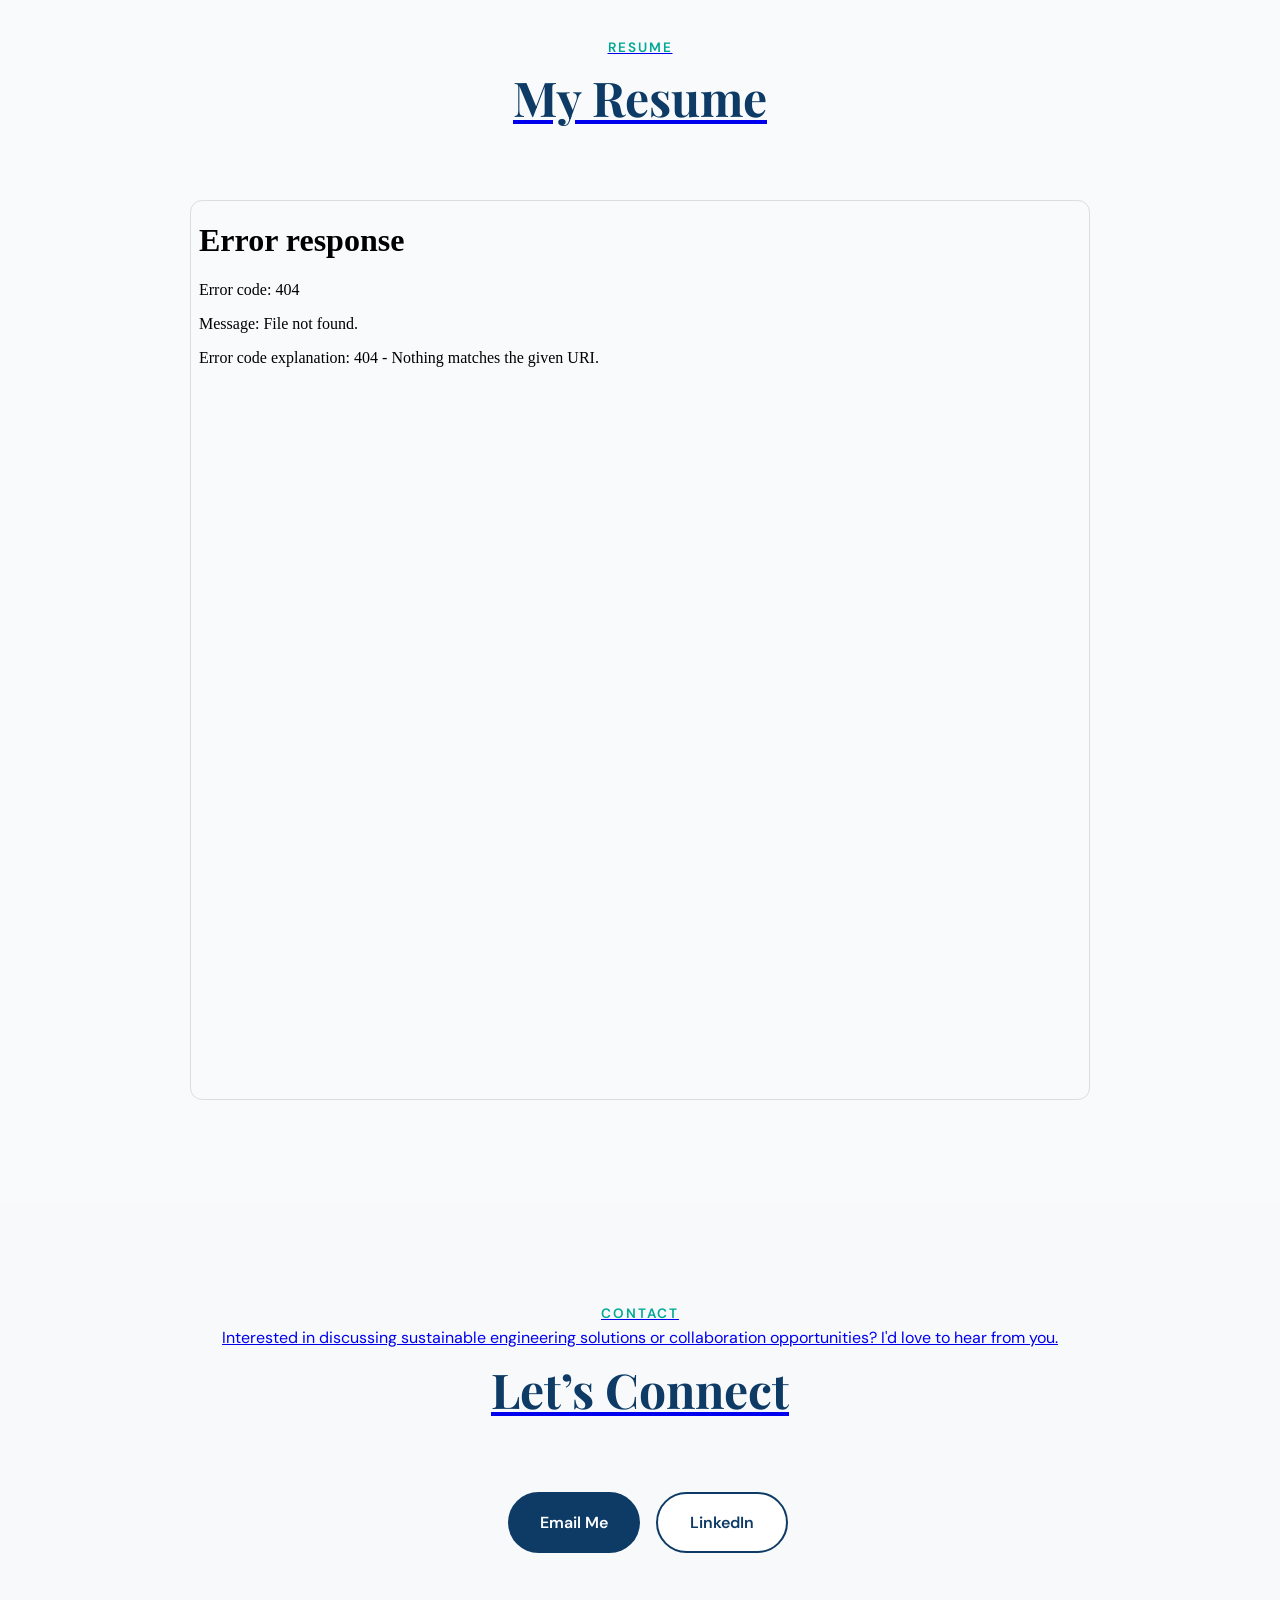
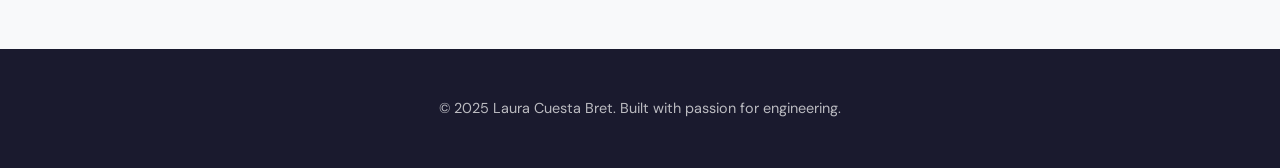
==== commit db413c4a: "Update index.html" ====
--- a/index.html
+++ b/index.html
@@ -335,45 +335,13 @@
 
     <div class="project-card">
       <div class="project-thumb">
-        <img src="torquearm.jpg" alt="Torque arm FEA">
+        <img src="CL-415.jpg" alt="CL-415 Canada Air">
       </div>
       <div class="project-content">
-        <h3 class="project-title">Torque-Arm Design & FEA</h3>
-        <p class="project-description">Structural analysis and optimization under bending loads.</p>
-        <a href="EML4507 Project 2.pdf" target="_blank" class="project-link">View PDF →</a>
-      </div>
-    </div>
-
-    <div class="project-card">
-      <div class="project-thumb">
-        <img src="SteeringWheel.jpg" alt="Steering wheel design">
-      </div>
-      <div class="project-content">
-        <h3 class="project-title">Solar Gators Steering Wheel</h3>
-        <p class="project-description">Ergonomic and lightweight steering wheel design.</p>
-        <a href="Steering Wheel Project.pdf" target="_blank" class="project-link">View PDF →</a>
-      </div>
-    </div>
-
-    <div class="project-card">
-      <div class="project-thumb">
-        <img src="canopyhinge.jpg" alt="Canopy hinge mechanism">
-      </div>
-      <div class="project-content">
-        <h3 class="project-title">Canopy Hinge Mechanism</h3>
-        <p class="project-description">Smooth deployment hinge for a solar vehicle canopy.</p>
-        <a href="Canopy Hinge.pdf" target="_blank" class="project-link">View PDF →</a>
-      </div>
-    </div>
-
-    <div class="project-card">
-      <div class="project-thumb">
-        <img src="Controls.jpg" alt="Furuta pendulum control">
-      </div>
-      <div class="project-content">
-        <h3 class="project-title">Furuta Pendulum Control</h3>
-        <p class="project-description">State-space modeling and controller design.</p>
-        <a href="Controls.pdf" target="_blank" class="project-link">View PDF →</a>
+        <h3 class="project-title">Aircraft Stability Analysis and Flight Simulation</h3>
+        <p class="project-description">Designed, analyzed, and simulated a fixed-wing aircraft by combining analytical stability 
+          calculations, MATLAB programming, USAF Digital DATCOM, and Simulink flight simulation.</p>
+        <a href="stability-project.html"
       </div>
     </div>
 
@@ -391,13 +359,15 @@
     <div class="project-content">
       <h3 class="project-title">Software</h3>
       <div class="skill-tags">
+        <span>CATIA v.5</span>
+        <span>MATLAB</span>
+        <span>Simulink</span>
+        <span>Python</span>
         <span>SolidWorks</span>
-        <span>MATLAB</span>
-        <span>Python</span>
-        <span>Abaqus</span>
+        <span>PX4</span>
         <span>Microsoft Office</span>
-        <span>Fusion 360</span>
-        <span>Granta</span>
+        <span>Femap</span>
+        <span>QGroundControl</span>
       </div>
     </div>
   </div>
@@ -408,11 +378,9 @@
       <div class="skill-tags">
         <span>3D CAD</span>
         <span>2D Drawings & Design</span>
-        <span>Manufacturing</span>
         <span>Structural Analysis</span>
         <span>FEA</span>
         <span>Programming</span>
-        <span>Material Selection</span>
       </div>
     </div>
   </div>
@@ -421,8 +389,6 @@
     <div class="project-content">
       <h3 class="project-title">Certifications</h3>
       <div class="skill-tags">
-        <span>SolidWorks</span>
-        <span>ACE CNC Machining Training</span>
         <span>Cambridge Proficiency in English (C2)</span>
       </div>
     </div>
@@ -432,10 +398,10 @@
     <div class="project-content">
       <h3 class="project-title">Honors & Leadership</h3>
       <div class="skill-tags">
-        <span>Herbert Werheim College of Engineering Dean’s List</span>
-        <span>UF Club Tennis President</span>
-        <span>Mechanical Design Capstone Deputy Lead</span>
-        <span>Honors Thesis</span>
+        <span>College of Engineering Dean’s List</span>
+        <span>Embry-Riddle Aeronautical University Honors Program</span>
+        <span>Team Captain - NCAA Division II Women's Tennis Team</span>
+        <span>Student-Athlete Advisory Committee representative (SAAC)</span>
       </div>
     </div>
   </div>
@@ -454,9 +420,8 @@
     <div class="project-content">
       <h3 class="project-title">Clubs</h3>
       <div class="skill-tags">
-        <span>Solar Gators</span>
-        <span>SHPE (Society of Hispanic Professional Engineers)</span>
-        <span>University of Florida Club Tennis</span>
+        <span>ERAU EcoCar </span>
+        <span>ERAU Women's Baja SAE</span>
       </div>
     </div>
   </div>
@@ -485,7 +450,7 @@
 
   <div class="hero-cta">
     <a href="mailto:lauracb021@gmail.com" class="btn btn-primary">Email Me</a>
-    <a href="https://www.linkedin.com/in/lauracuestabret/" target="_blank" class="btn btn-secondary">LinkedIn</a>
+    <a href="https://linkedin.com/in/laura-cuesta-bret-098899293" target="_blank" class="btn btn-secondary">LinkedIn</a>
   </div>
 </section>
 
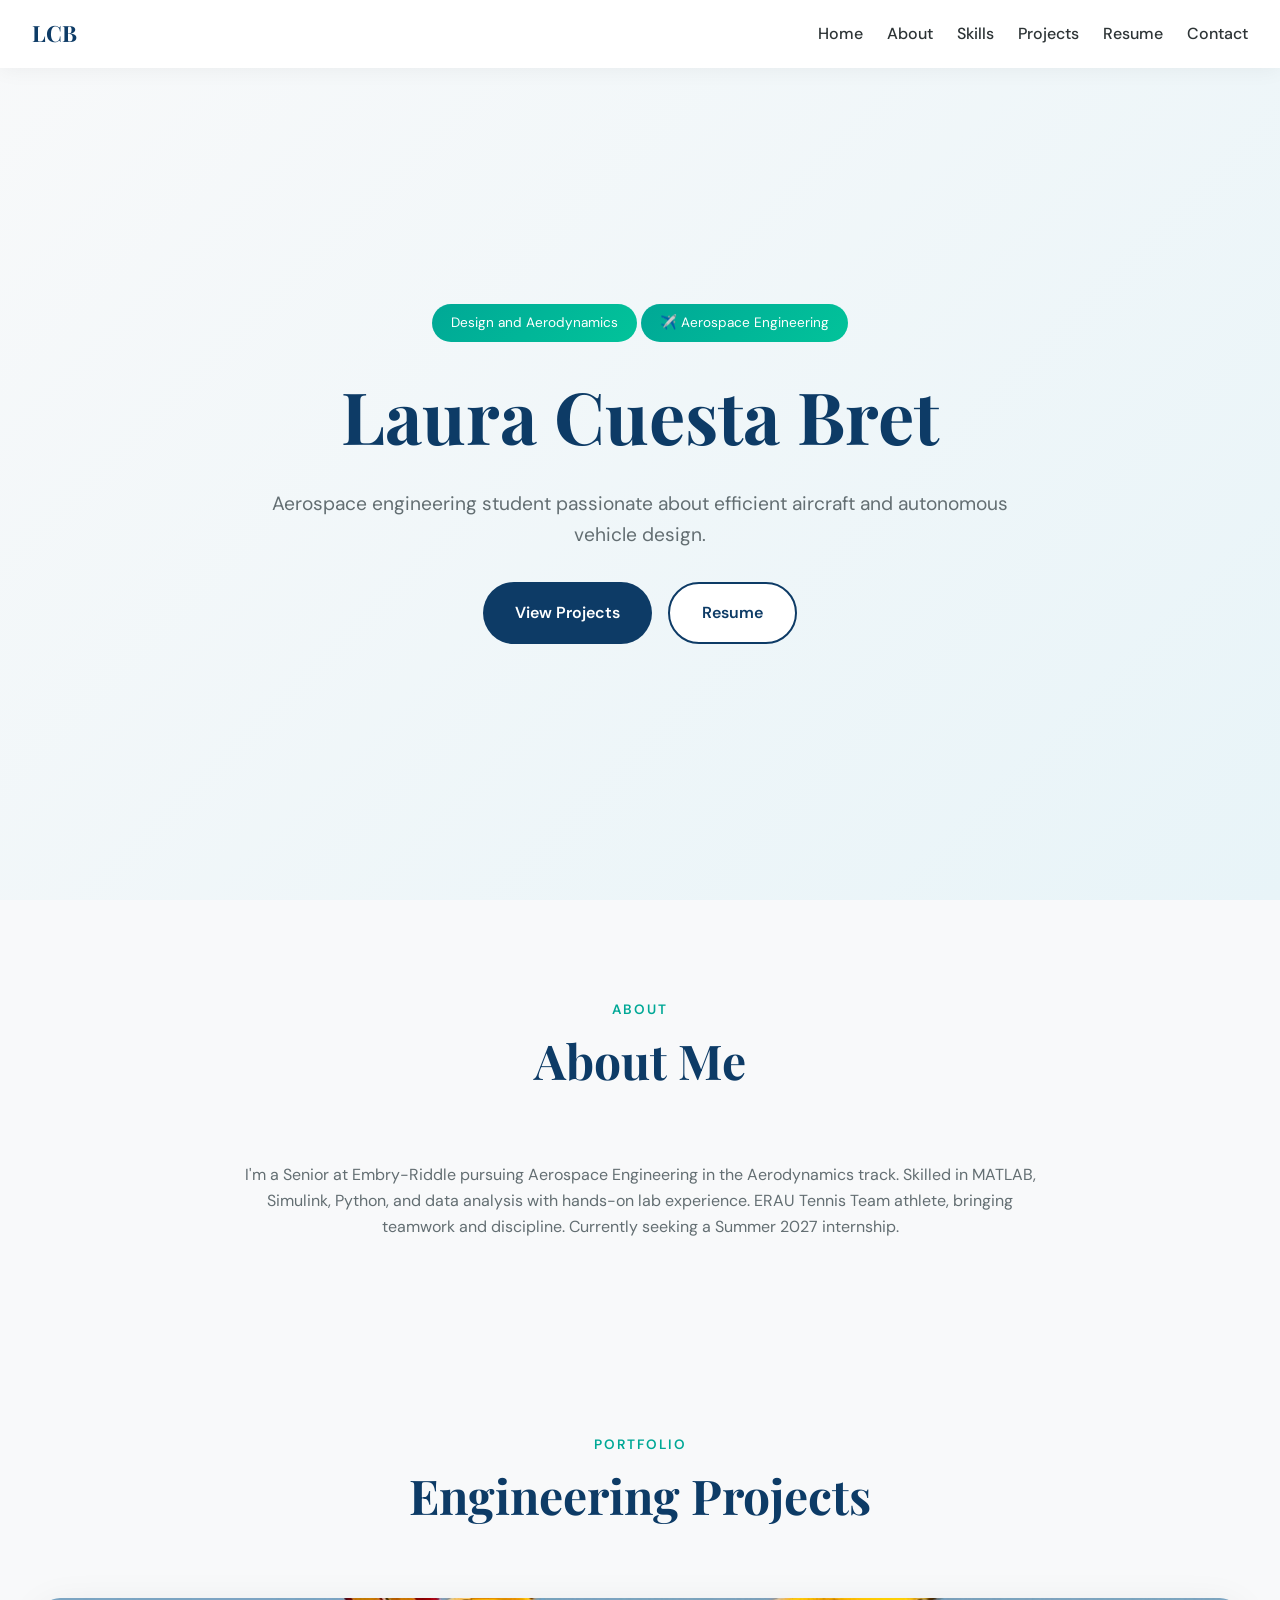
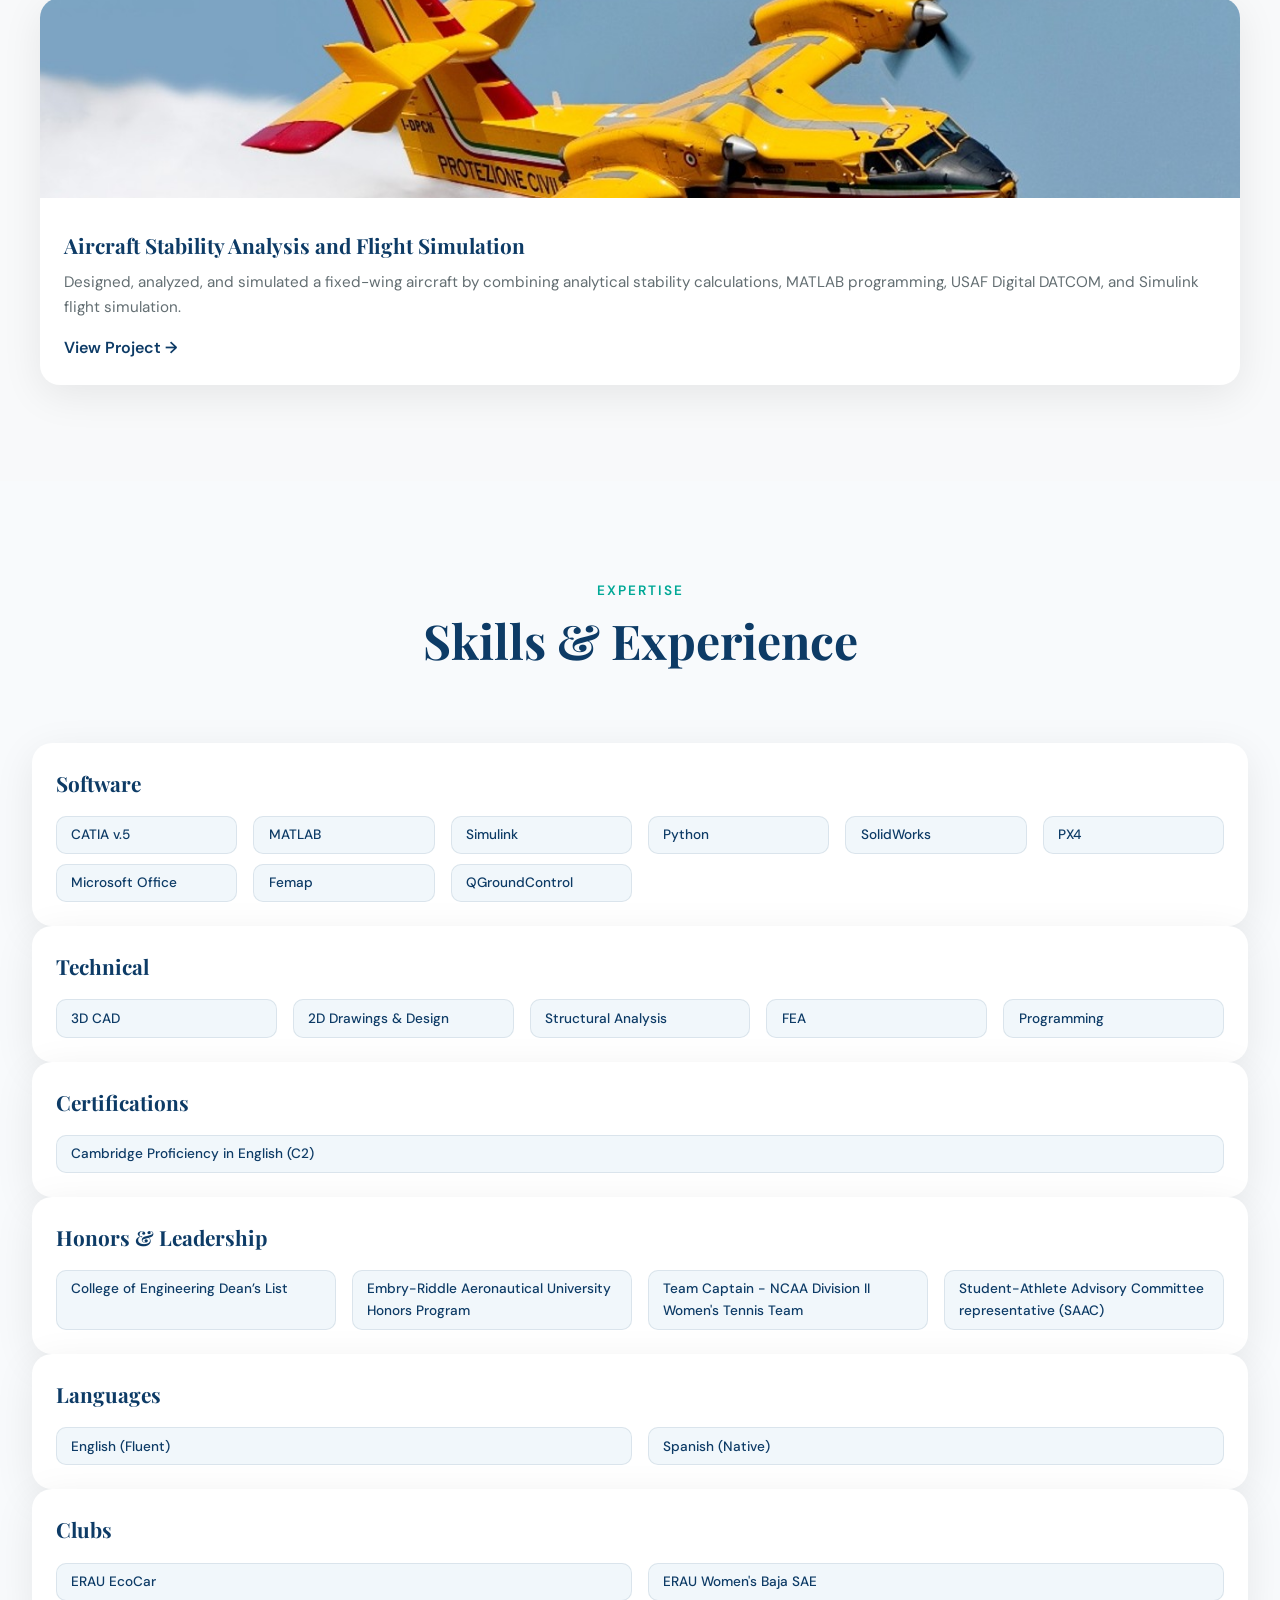
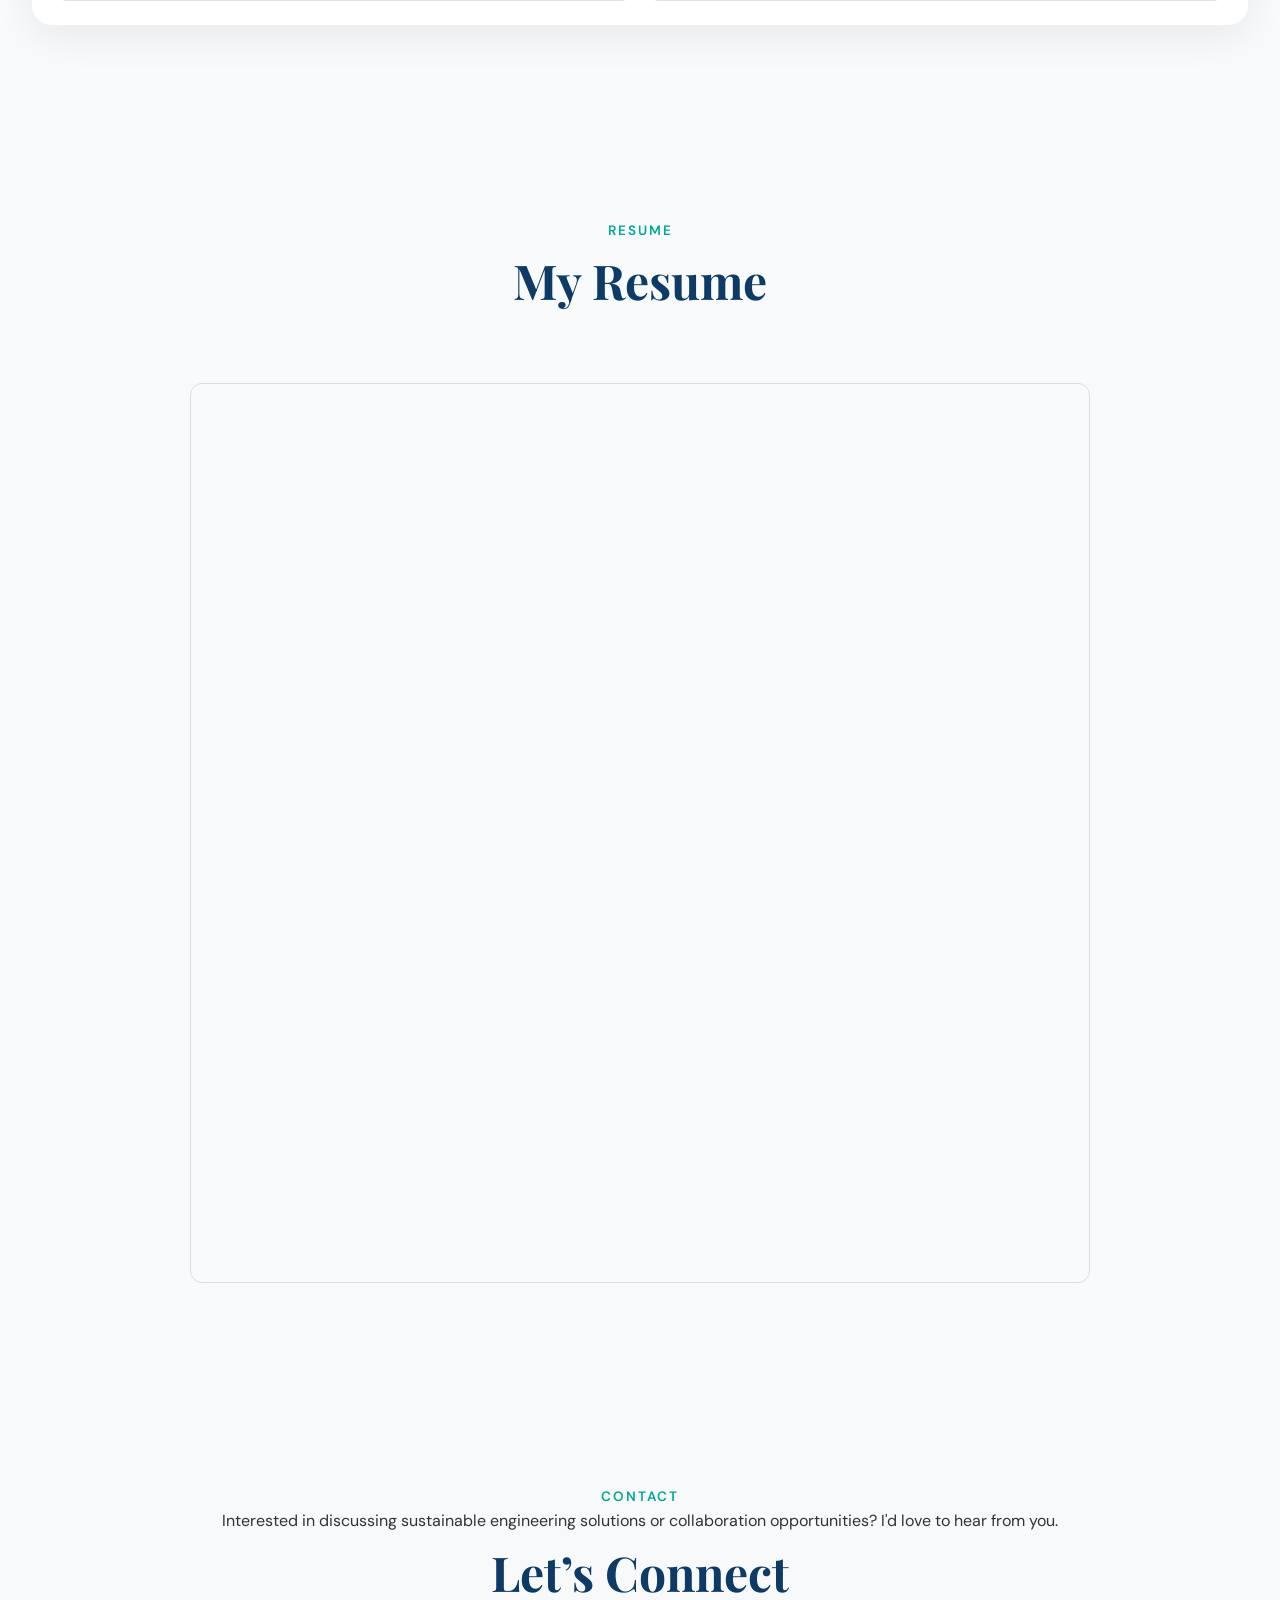
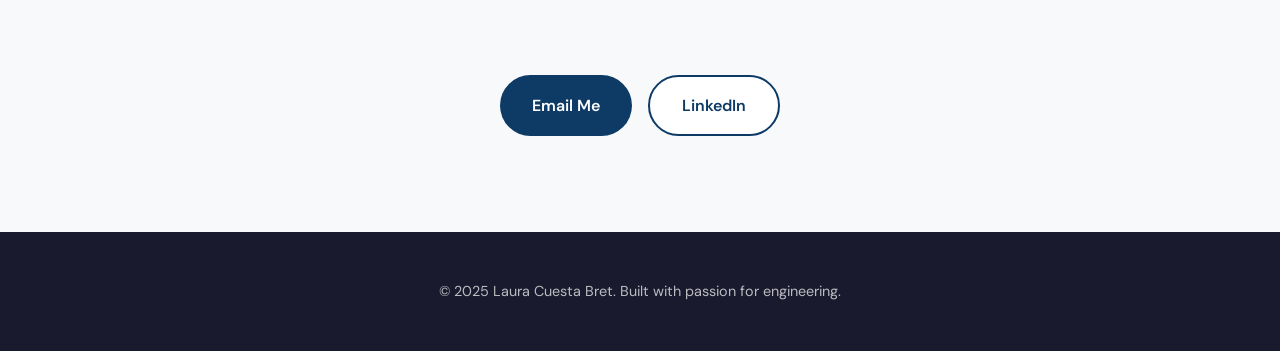
==== commit 4934245a: "Update index.html" ====
--- a/index.html
+++ b/index.html
@@ -334,16 +334,23 @@
   <div class="projects-grid">
 
     <div class="project-card">
-      <div class="project-thumb">
-        <img src="CL-415.jpg" alt="CL-415 Canada Air">
-      </div>
-      <div class="project-content">
-        <h3 class="project-title">Aircraft Stability Analysis and Flight Simulation</h3>
-        <p class="project-description">Designed, analyzed, and simulated a fixed-wing aircraft by combining analytical stability 
-          calculations, MATLAB programming, USAF Digital DATCOM, and Simulink flight simulation.</p>
-        <a href="stability-project.html"
-      </div>
-    </div>
+  <div class="project-thumb">
+    <img src="CL-415.jpg" alt="CL-415 Canadair">
+  </div>
+
+  <div class="project-content">
+    <h3 class="project-title">Aircraft Stability Analysis and Flight Simulation</h3>
+
+    <p class="project-description">
+      Designed, analyzed, and simulated a fixed-wing aircraft by combining analytical stability calculations, MATLAB programming, USAF Digital DATCOM, and Simulink flight simulation.
+    </p>
+
+    <a href="stability-project.html" class="project-link">
+      View Project →
+    </a>
+
+  </div>
+</div>
 
   </div>
 </section>
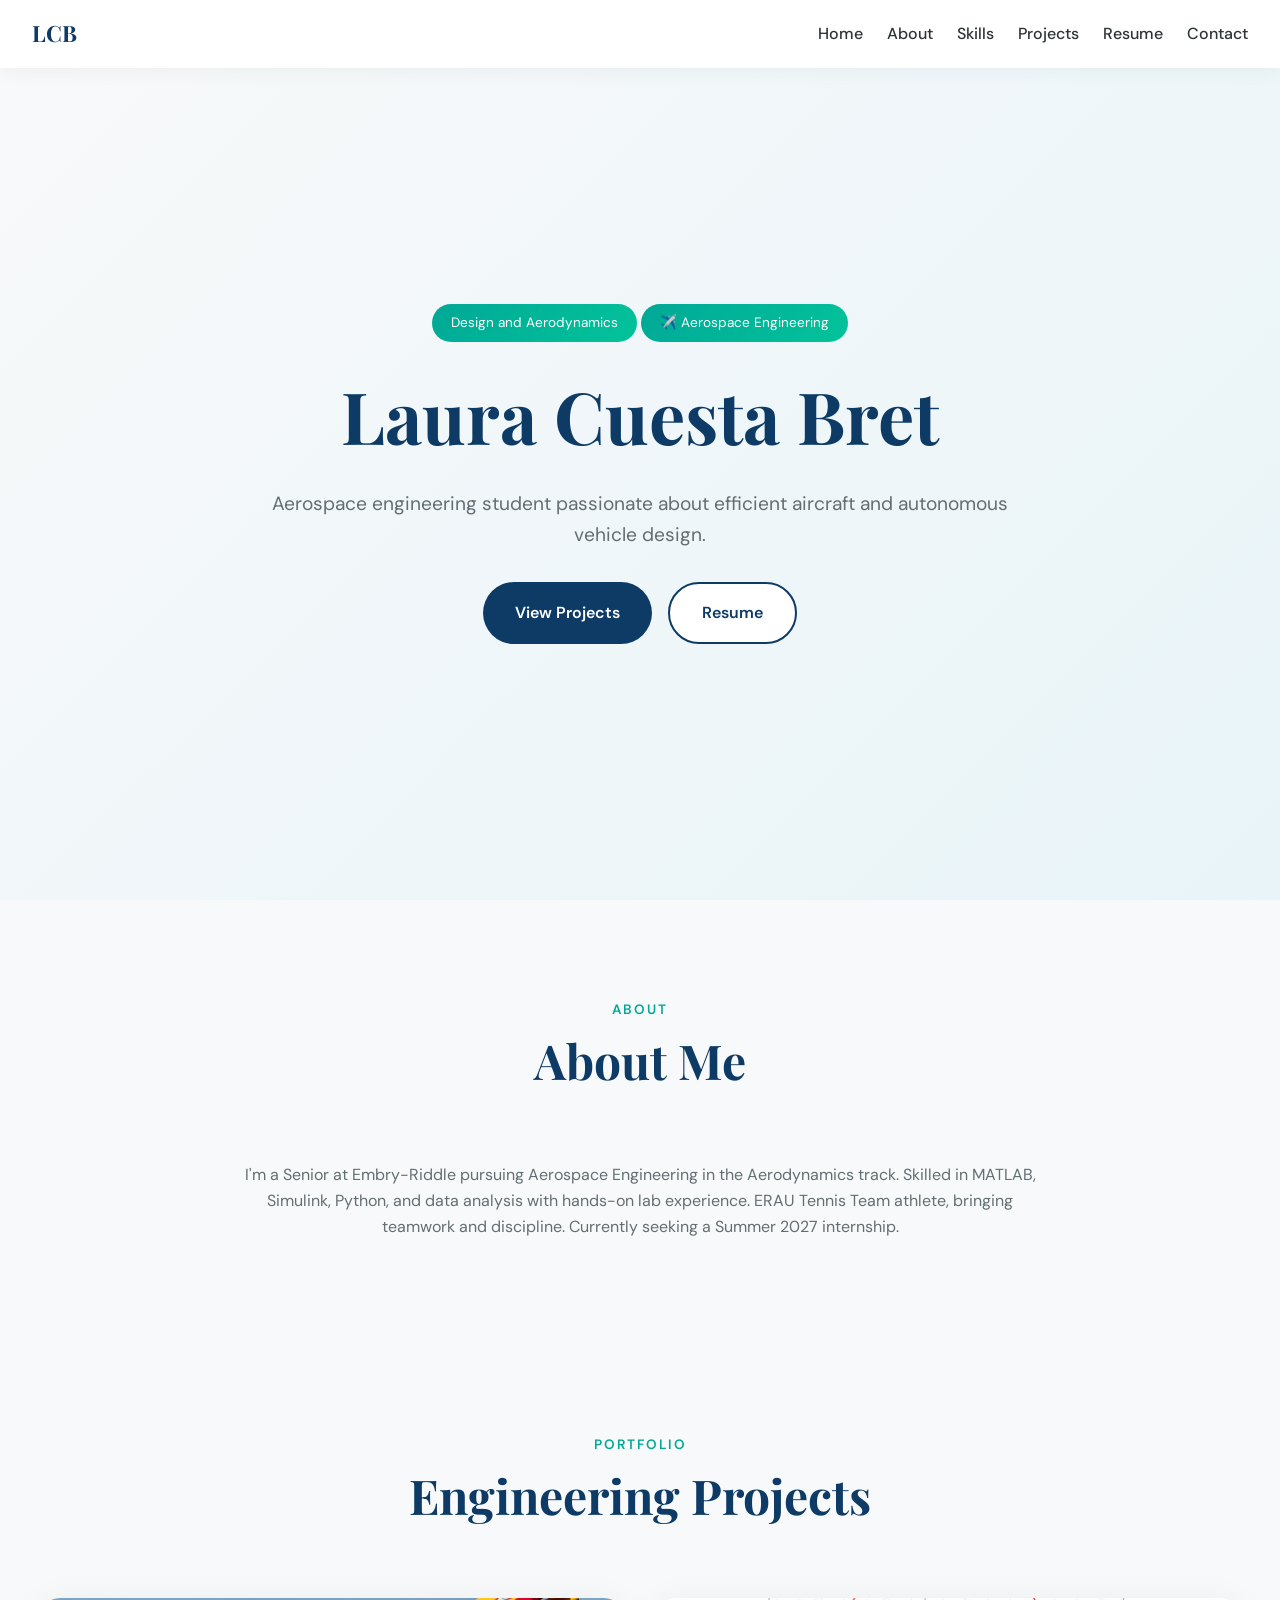
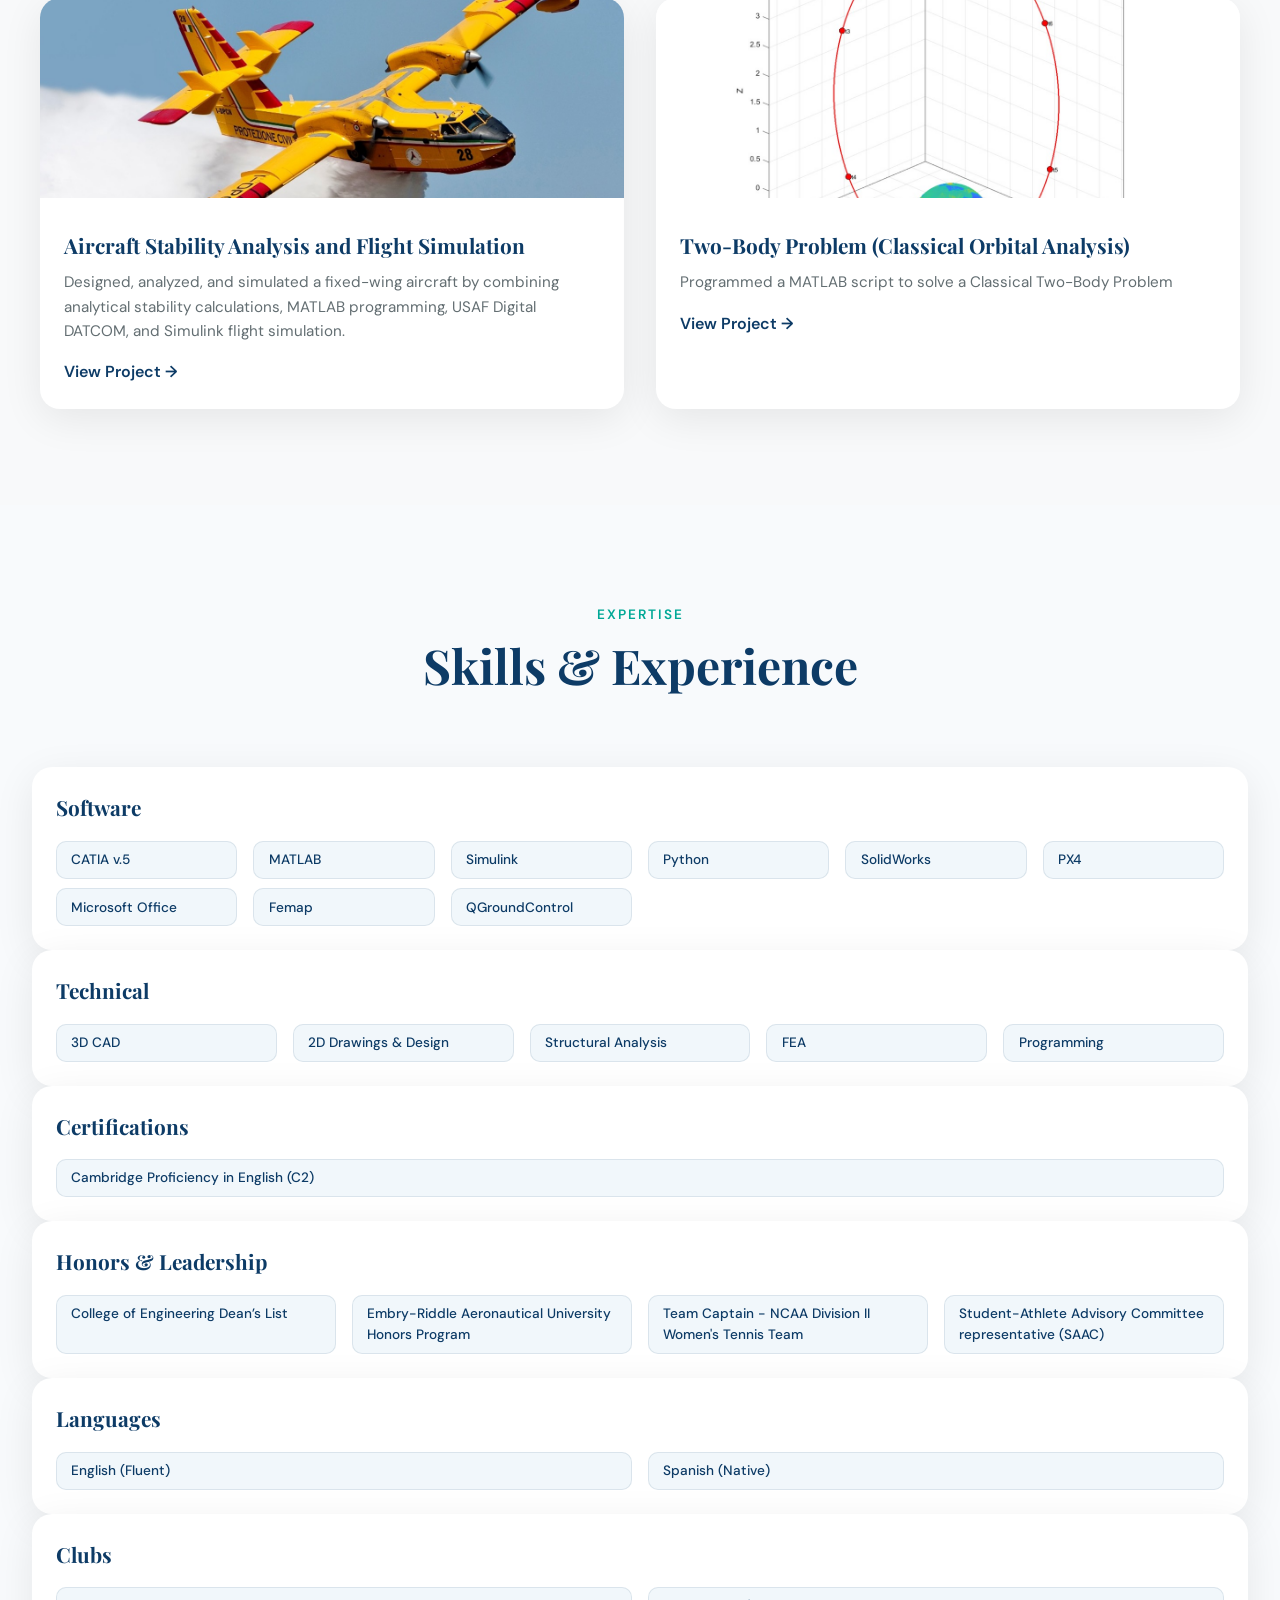
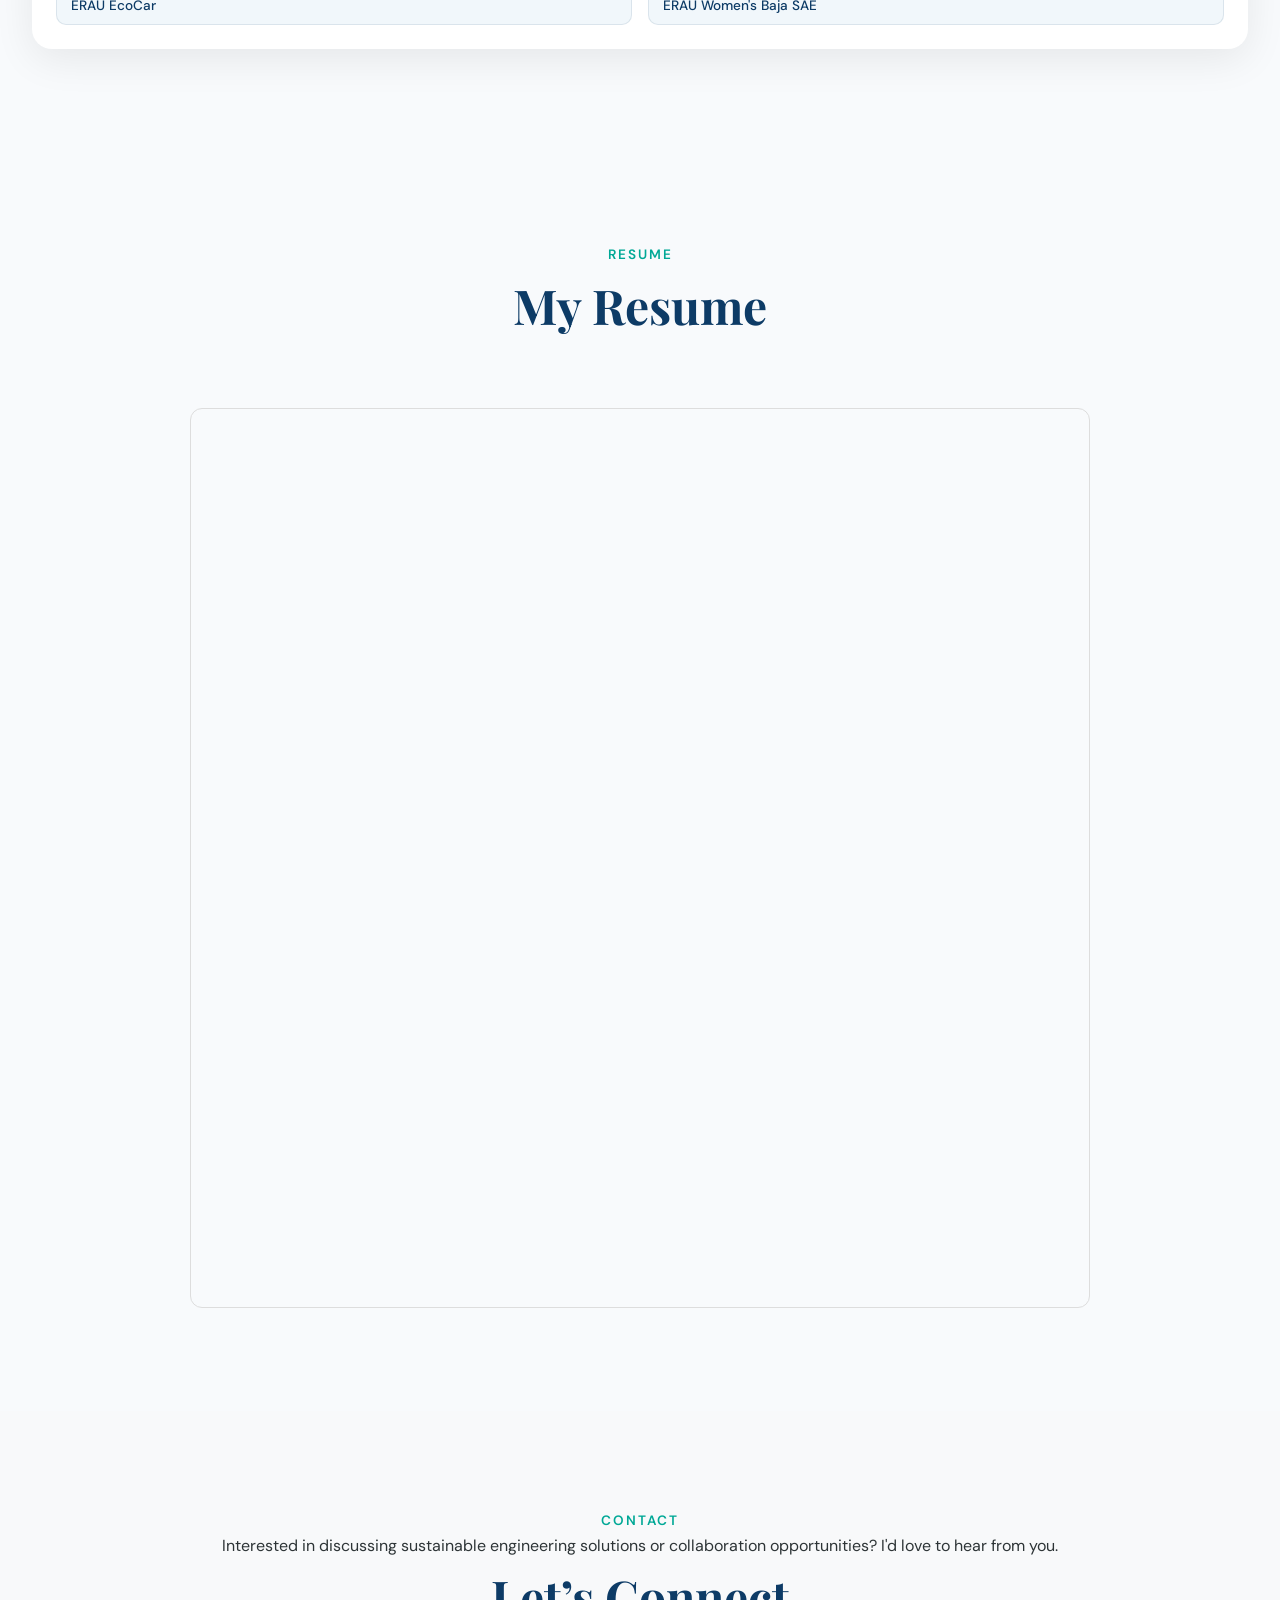
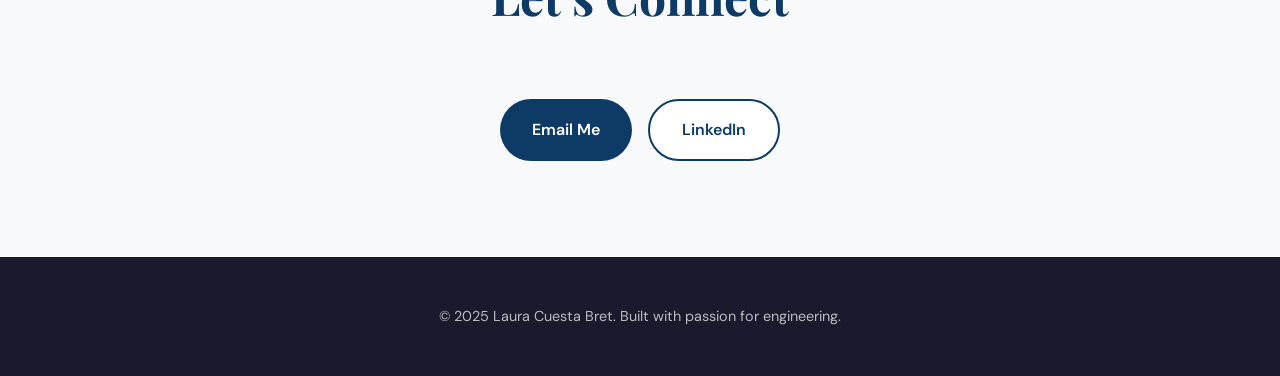
==== commit 1295eca0: "Update index.html" ====
--- a/index.html
+++ b/index.html
@@ -352,6 +352,25 @@
   </div>
 </div>
 
+    <div class="project-card">
+  <div class="project-thumb">
+    <img src="Two-Body-Problem.jpg" alt="Two-Body Problem">
+  </div>
+
+  <div class="project-content">
+    <h3 class="project-title">Two-Body Problem (Classical Orbital Analysis)</h3>
+
+    <p class="project-description">
+      Programmed a MATLAB script to solve a Classical Two-Body Problem
+    </p>
+
+    <a href="Two-Body Problem.html" class="project-link">
+      View Project →
+    </a>
+
+  </div>
+</div>
+    
   </div>
 </section>
   
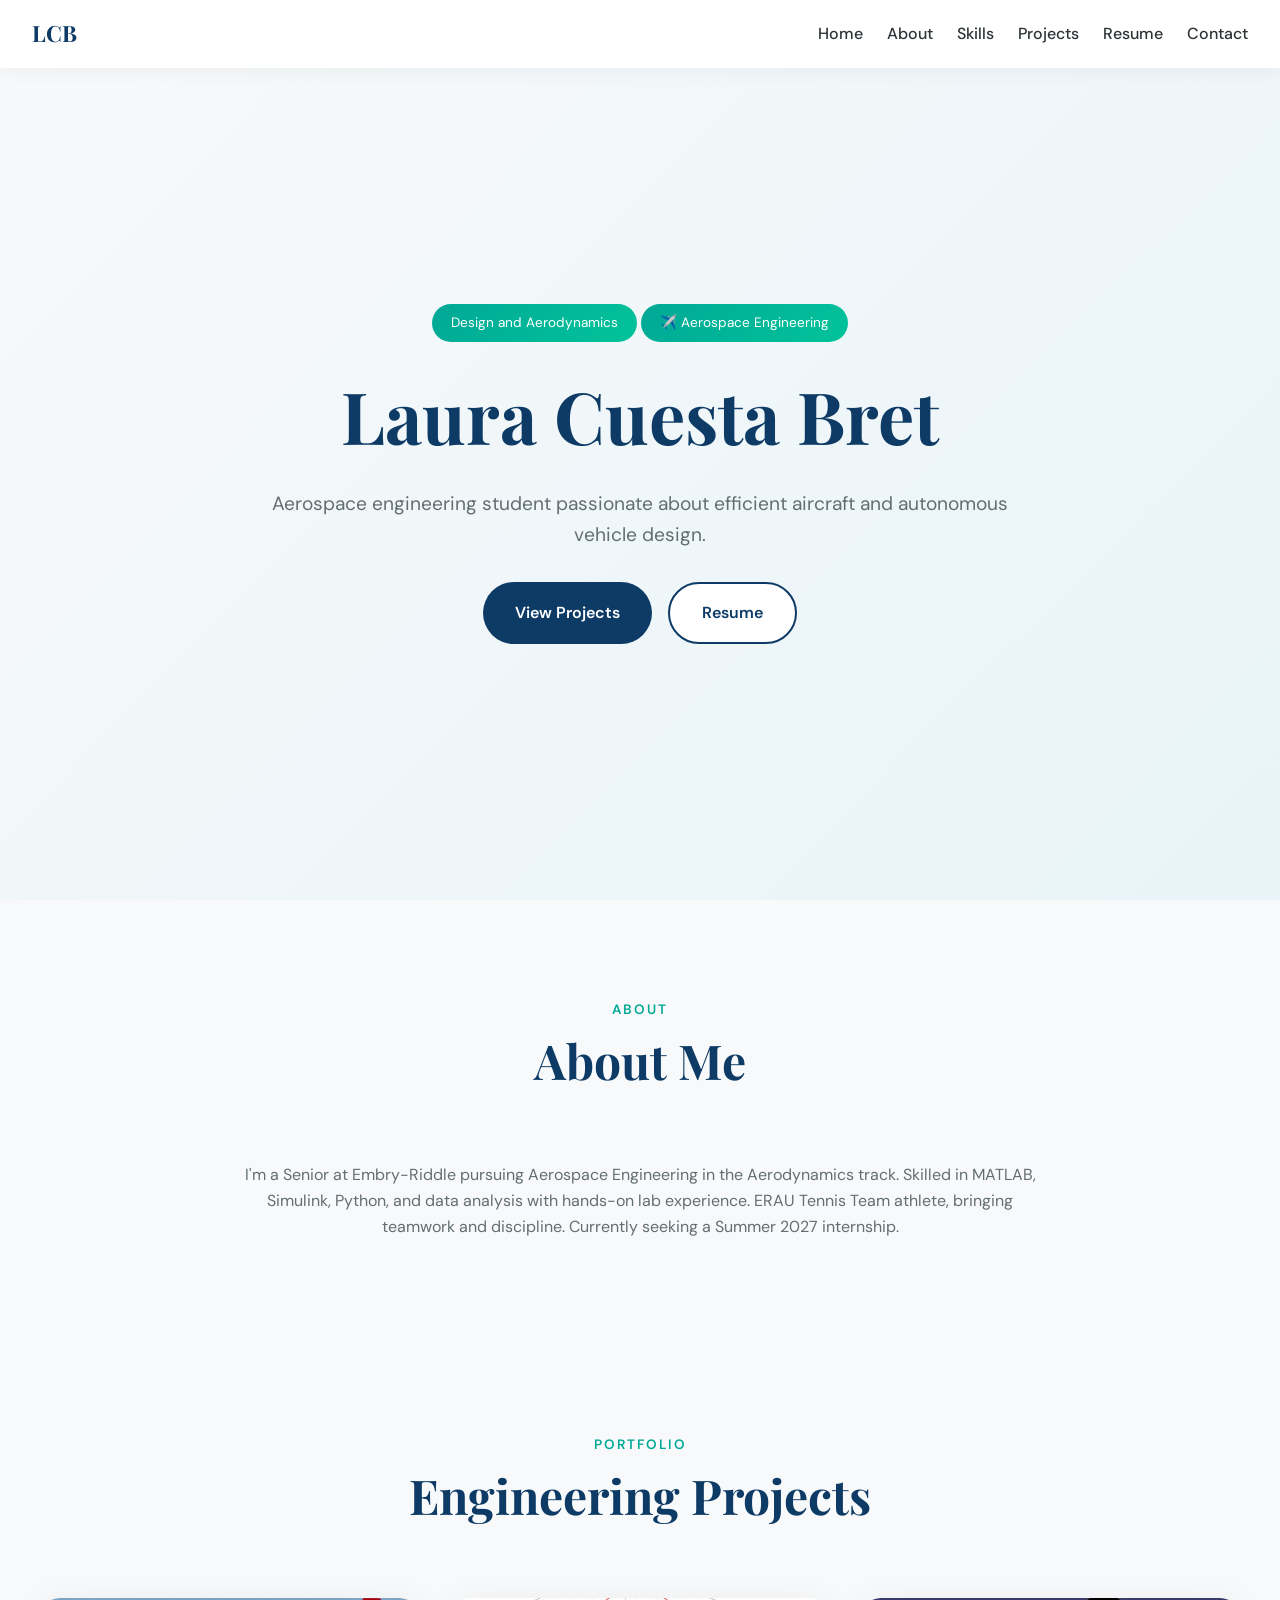
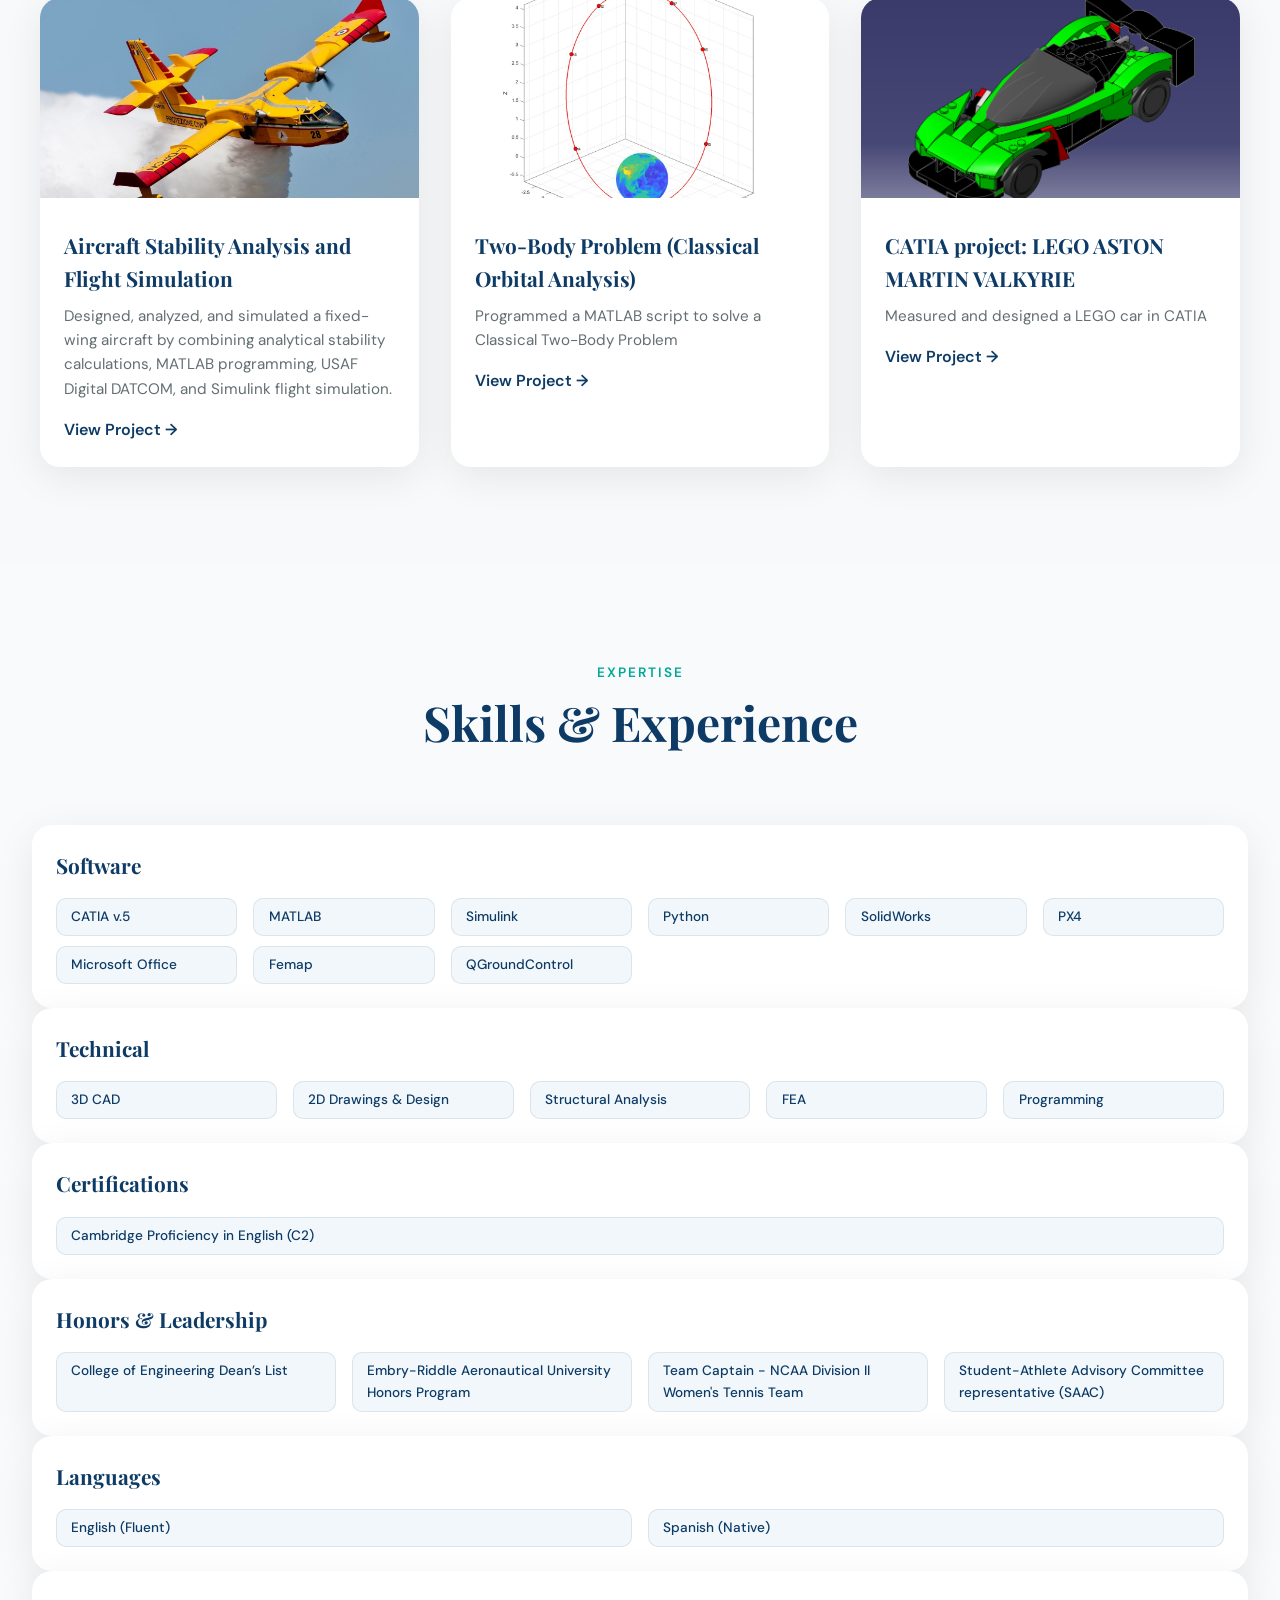
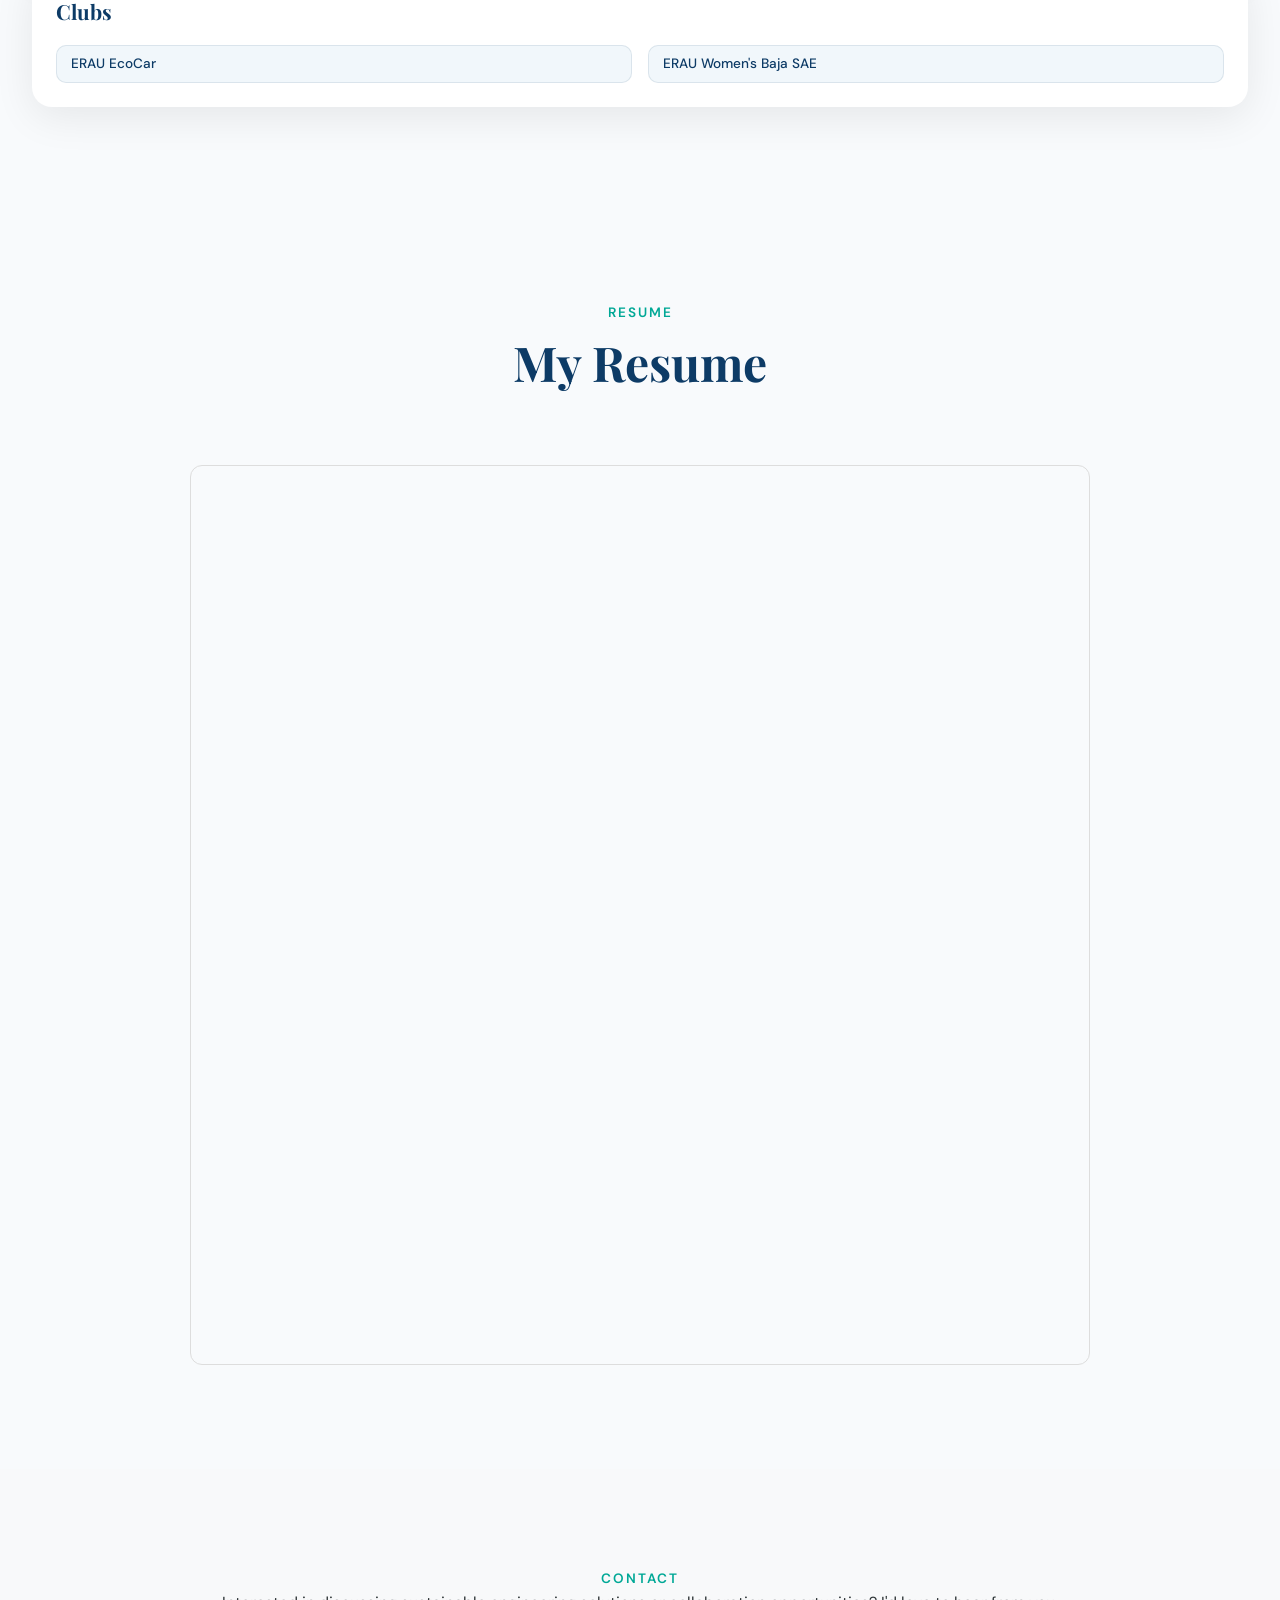
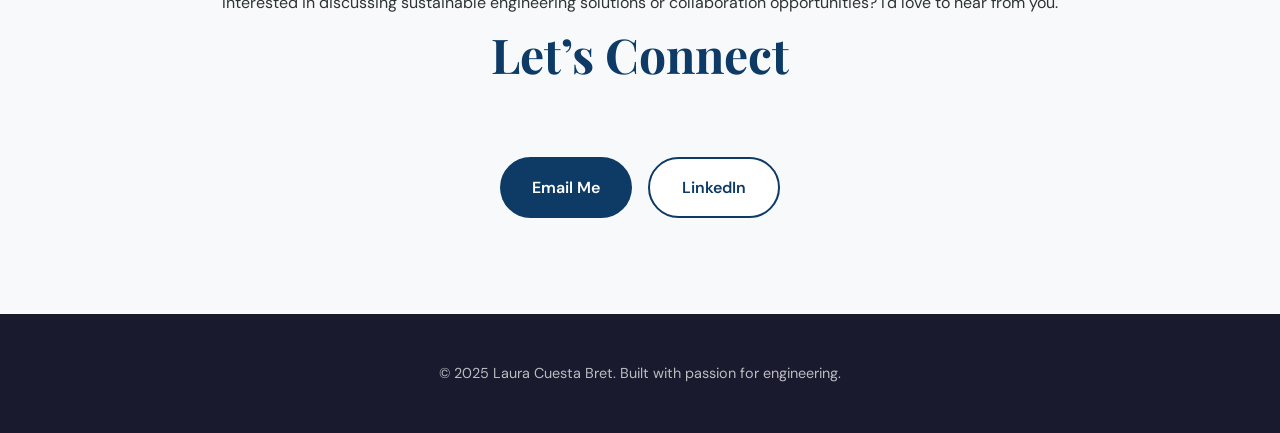
==== commit 67267b04: "Update index.html" ====
--- a/index.html
+++ b/index.html
@@ -370,6 +370,26 @@
 
   </div>
 </div>
+
+    <div class="project-card">
+  <div class="project-thumb">
+    <img src="LEGO ASTON MARTIN VALKYRIE.png" alt="LEGO ASTON MARTIN VALKYRIE">
+  </div>
+
+  <div class="project-content">
+    <h3 class="project-title">CATIA project: LEGO ASTON MARTIN VALKYRIE</h3>
+
+    <p class="project-description">
+      Measured and designed a LEGO car in CATIA
+    </p>
+
+    <a href="LEGO ASTON MARTIN VALKYRIE.html" class="project-link">
+      View Project →
+    </a>
+
+  </div>
+</div>
+
     
   </div>
 </section>
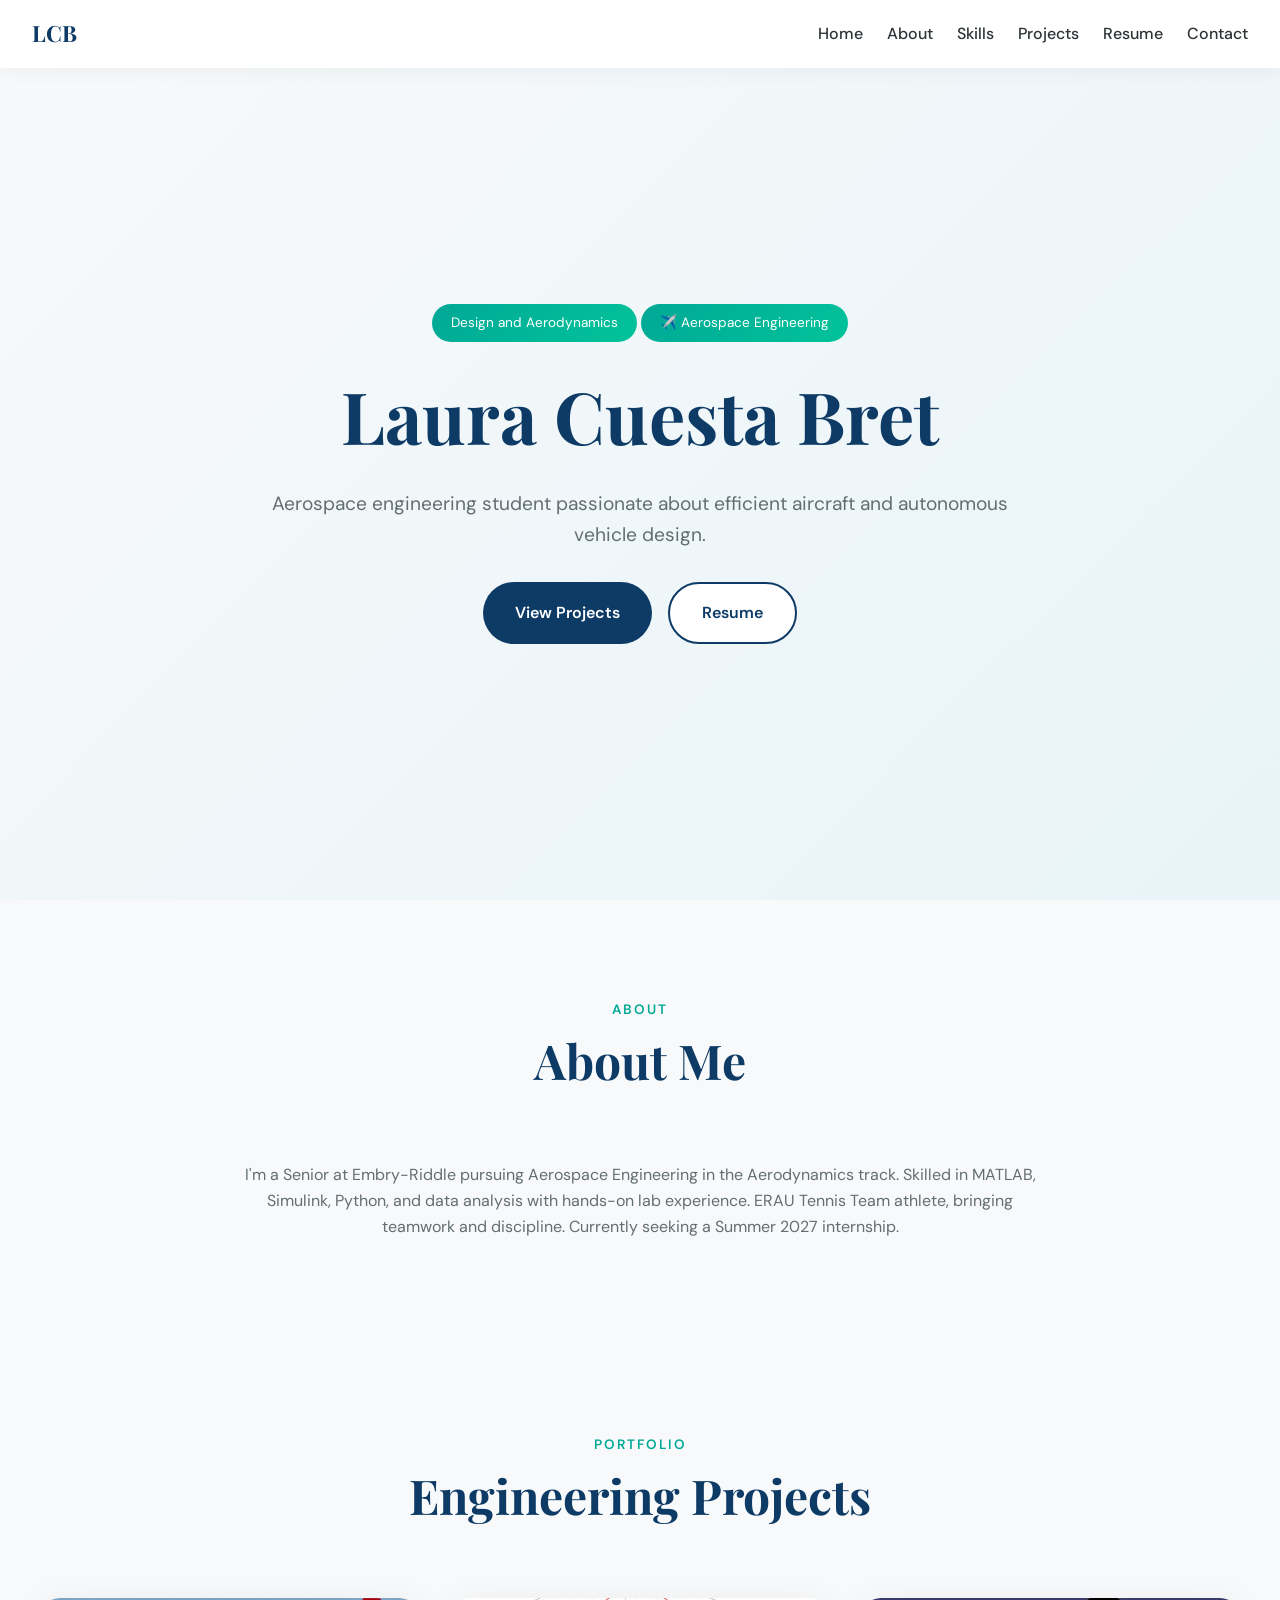
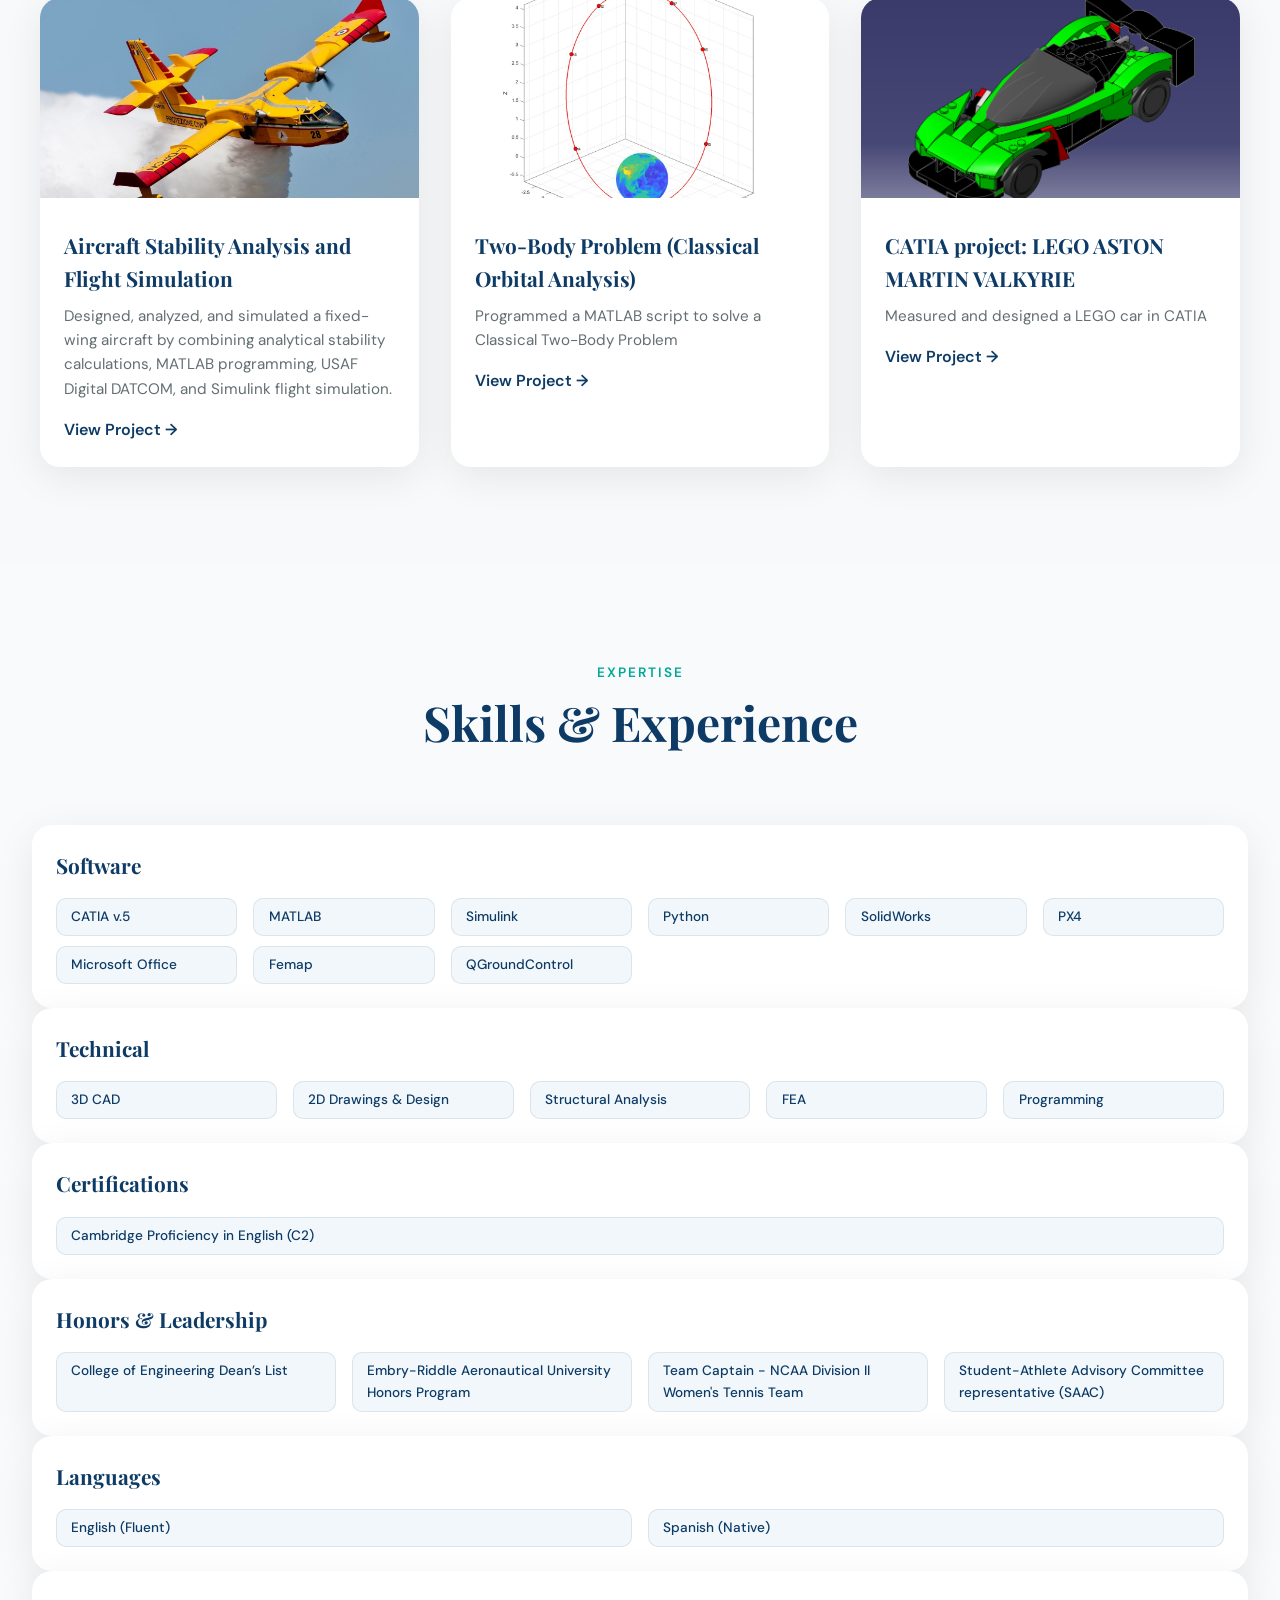
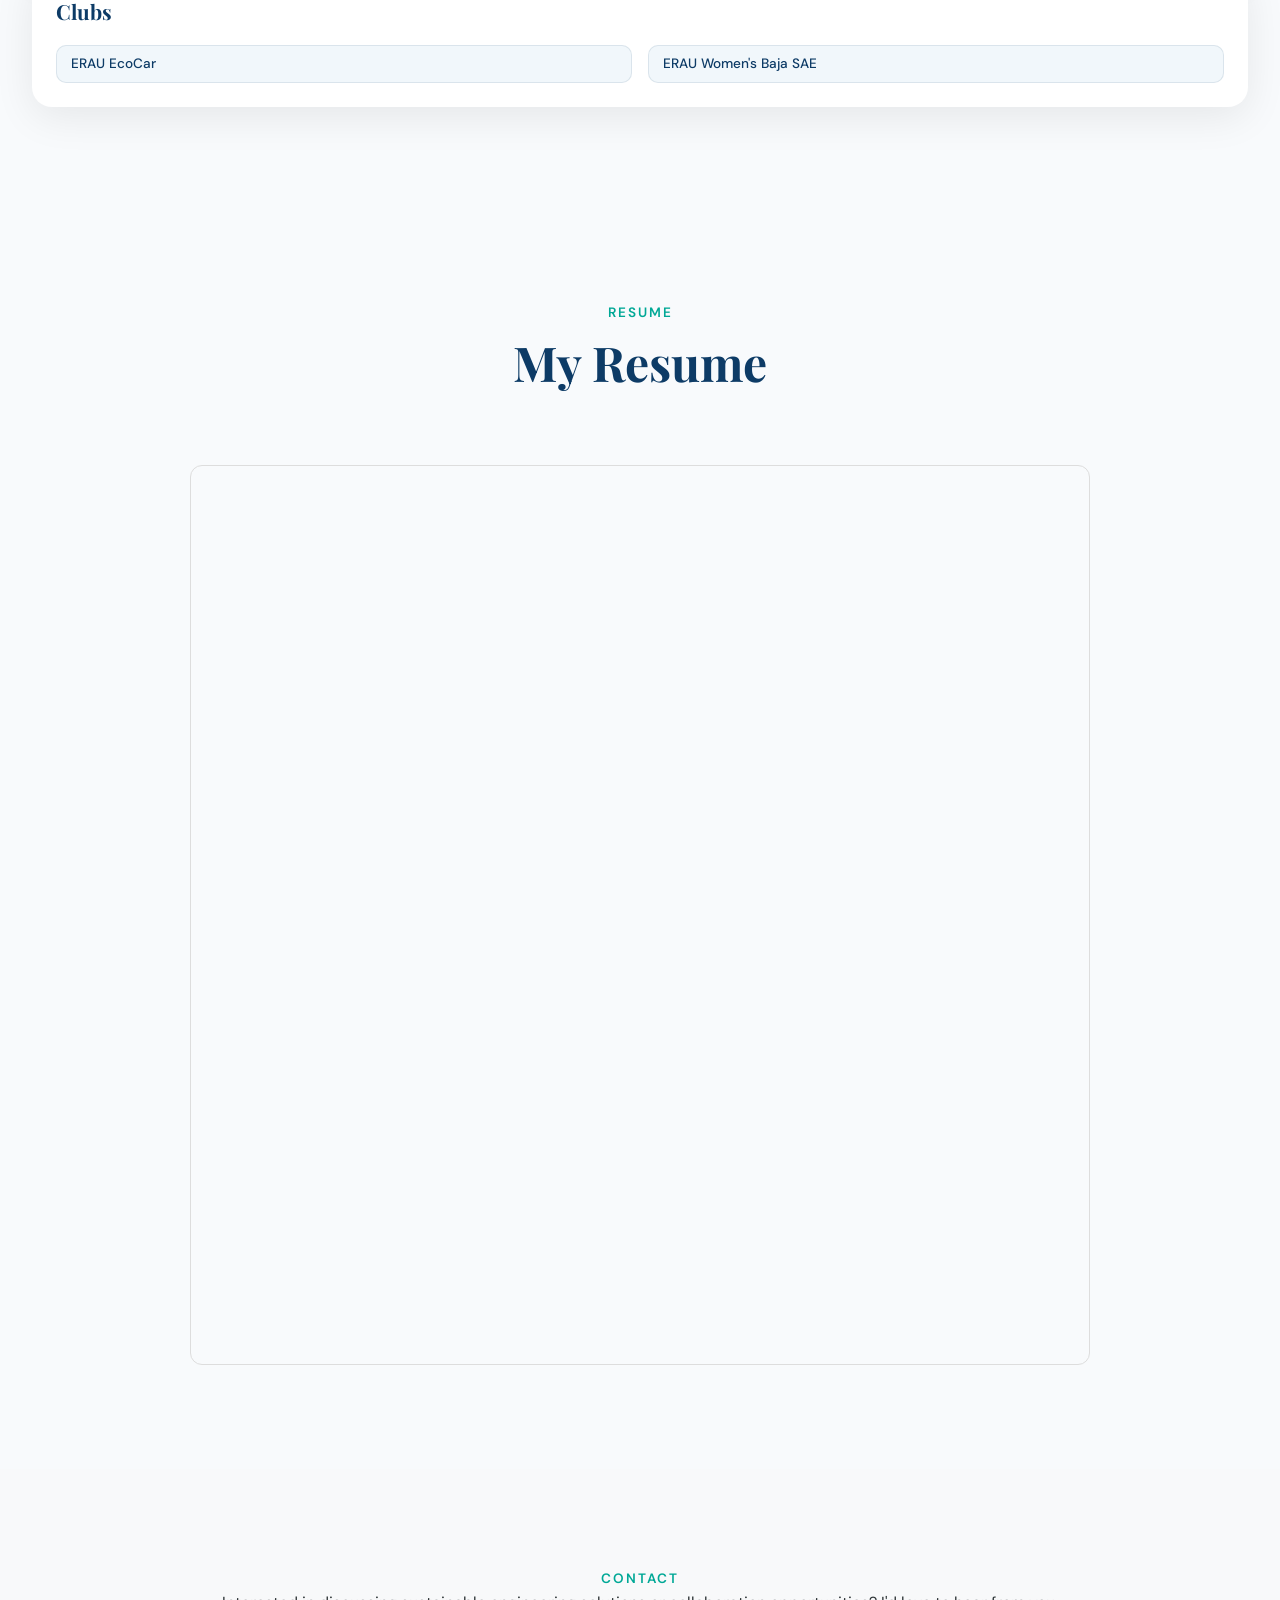
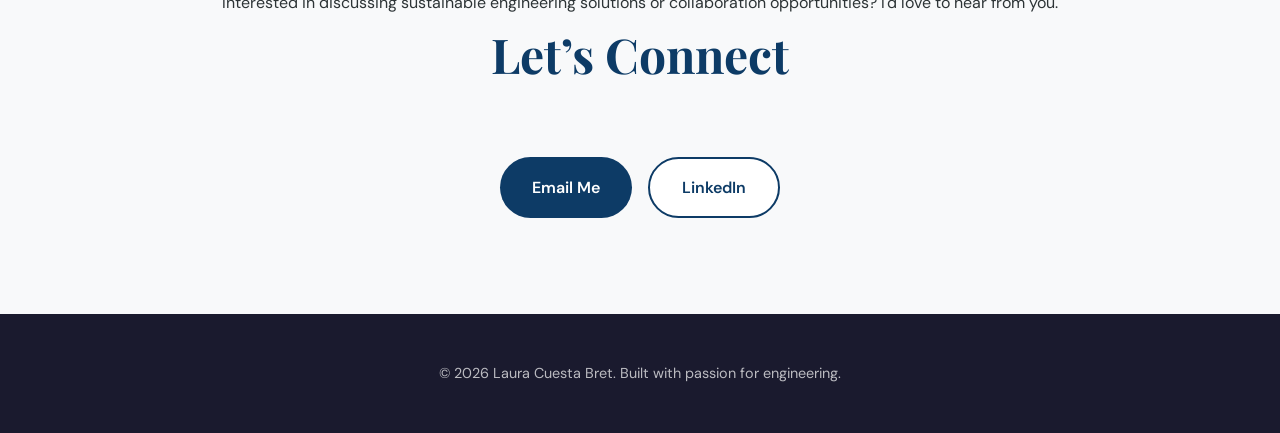
==== commit 1e19c7c4: "Update index.html" ====
--- a/index.html
+++ b/index.html
@@ -503,7 +503,7 @@
  <footer>
         <div class="footer-content">
             <div class="footer-divider"></div>
-            <p class="footer-copy">©️ 2025 Laura Cuesta Bret. Built with passion for engineering.</p>
+            <p class="footer-copy">©️ 2026 Laura Cuesta Bret. Built with passion for engineering.</p>
         </div>
     </footer>
 
